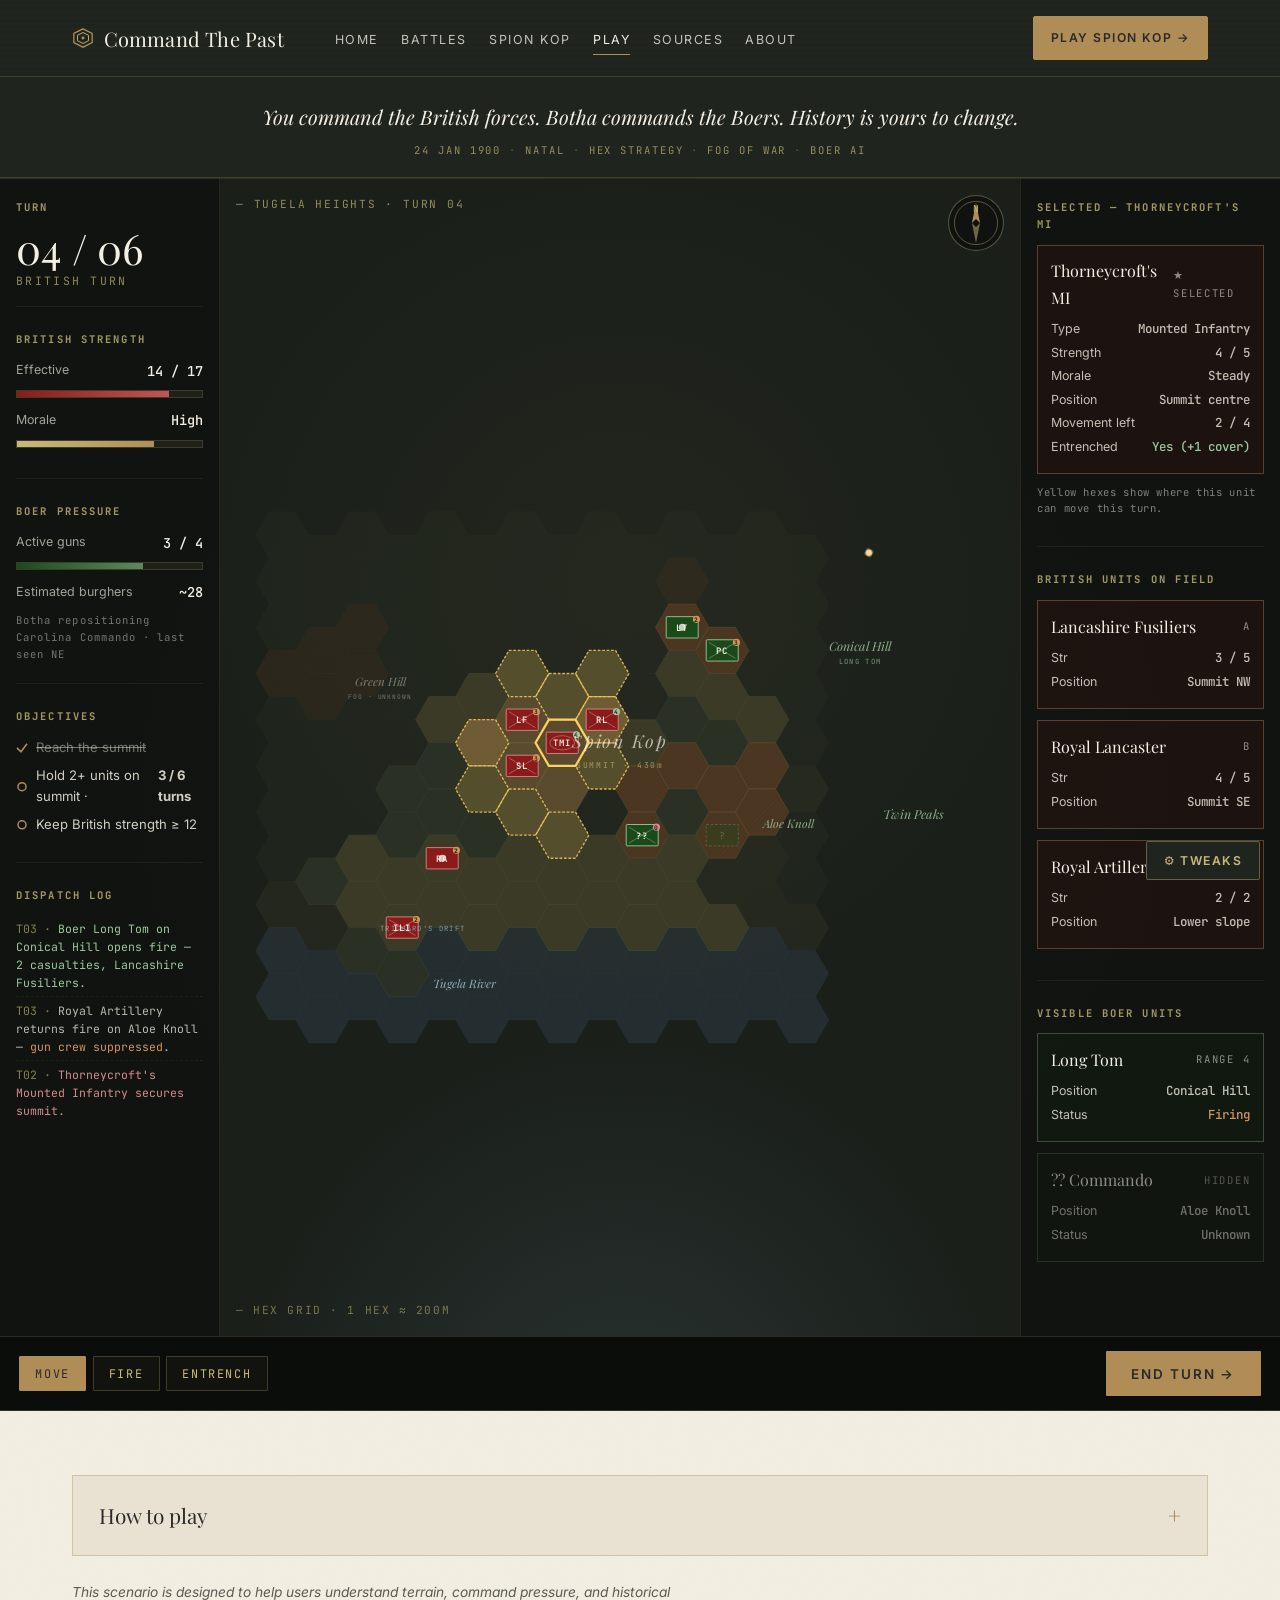
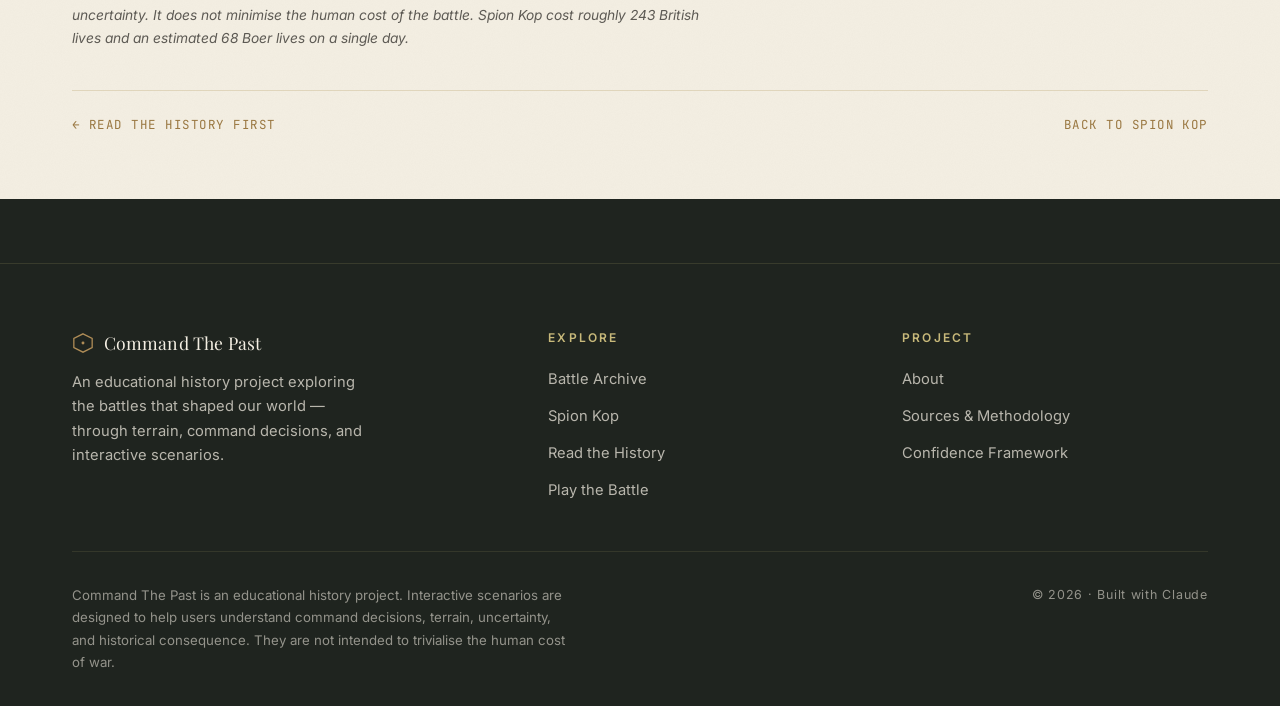
==== spion-kop-play.html @ 34109151 "Add files via upload" ====
<!DOCTYPE html>
<html lang="en">
<head>
<meta charset="utf-8" />
<meta name="viewport" content="width=device-width, initial-scale=1" />
<title>Play Spion Kop | Command The Past</title>
<meta name="description" content="Command the British forces at the Battle of Spion Kop. Hex strategy game with fog of war, artillery, and Boer AI. Can you hold the hill where history failed?" />
<link rel="preconnect" href="https://fonts.googleapis.com" />
<link rel="preconnect" href="https://fonts.gstatic.com" crossorigin />
<link href="https://fonts.googleapis.com/css2?family=Playfair+Display:ital,wght@0,400;0,500;0,700;1,400&family=Cormorant+Garamond:wght@400;500;600&family=Inter:wght@400;500;600&family=JetBrains+Mono:wght@400;500&display=swap" rel="stylesheet" />
<link rel="stylesheet" href="styles.css" />
<style>
  body { background: var(--command); color: var(--parchment); }
  body::before { display: none; }

  .mission-strip {
    background: var(--command);
    text-align: center;
    padding: 1.4rem var(--gutter) 1.1rem;
    border-bottom: 1px solid rgba(200,185,122,0.18);
  }
  .mission-strip p {
    font-family: var(--serif);
    font-size: clamp(1rem, 1.6vw, 1.25rem);
    color: var(--parchment);
    font-style: italic;
    margin: 0 0 0.6rem;
  }
  .mission-strip .chips {
    display: flex;
    gap: 0.5rem;
    justify-content: center;
    flex-wrap: wrap;
  }
  .mission-strip .chip {
    font-family: var(--mono);
    font-size: 0.66rem;
    letter-spacing: 0.18em;
    text-transform: uppercase;
    color: var(--gold-light);
    opacity: 0.7;
  }
  .mission-strip .chip + .chip::before { content: '·'; margin-right: 0.5rem; opacity: 0.5; }

  /* Game frame */
  .game-frame {
    background:
      radial-gradient(ellipse at center, rgba(176,141,87,0.04), transparent 70%),
      #181c18;
    border-top: 1px solid rgba(200,185,122,0.12);
    border-bottom: 1px solid rgba(200,185,122,0.12);
    padding: 0;
    min-height: calc(100vh - 200px);
    position: relative;
    overflow: hidden;
  }

  .game-layout {
    display: grid;
    grid-template-columns: 220px 1fr 260px;
    gap: 0;
    height: 100%;
    min-height: 720px;
  }

  /* Left sidebar */
  .panel-left, .panel-right {
    background: rgba(8,10,8,0.5);
    border-right: 1px solid rgba(200,185,122,0.12);
    padding: 1.2rem 1rem;
    overflow-y: auto;
  }
  .panel-right { border-right: 0; border-left: 1px solid rgba(200,185,122,0.12); }

  .panel-section {
    margin-bottom: 1.5rem;
    padding-bottom: 1.2rem;
    border-bottom: 1px solid rgba(200,185,122,0.08);
  }
  .panel-section:last-child { border-bottom: 0; }
  .panel-section h6 {
    font-family: var(--mono);
    font-size: 0.66rem;
    letter-spacing: 0.2em;
    text-transform: uppercase;
    color: var(--gold-light);
    margin: 0 0 0.7rem;
    opacity: 0.8;
  }

  .turn-counter {
    font-family: var(--serif);
    font-size: 2.6rem;
    line-height: 1;
    color: var(--parchment);
  }
  .turn-counter small {
    font-family: var(--mono);
    font-size: 0.72rem;
    letter-spacing: 0.2em;
    text-transform: uppercase;
    color: var(--gold-light);
    display: block;
    opacity: 0.7;
    margin-top: 0.4rem;
  }

  .stat-row {
    display: flex;
    justify-content: space-between;
    align-items: center;
    margin-bottom: 0.5rem;
    font-size: 0.85rem;
  }
  .stat-row .label { color: rgba(244,239,227,0.65); font-size: 0.78rem; }
  .stat-row .val { font-family: var(--mono); font-weight: 500; }

  .meter {
    height: 8px;
    background: rgba(200,185,122,0.08);
    border: 1px solid rgba(200,185,122,0.18);
    margin: 0.3rem 0 0.7rem;
    position: relative;
  }
  .meter-fill { height: 100%; background: linear-gradient(to right, #c8b97a, #b08d57); }
  .meter.brit .meter-fill { background: linear-gradient(to right, #8b1a1a, #c25555); }
  .meter.boer .meter-fill { background: linear-gradient(to right, #1a4a1a, #5e8a5e); }

  .objective-line {
    display: flex;
    gap: 0.5rem;
    font-size: 0.82rem;
    margin-bottom: 0.4rem;
    color: rgba(244,239,227,0.85);
  }
  .objective-line .ico { color: var(--brass); width: 12px; flex-shrink: 0; }
  .objective-line.done { color: rgba(244,239,227,0.45); text-decoration: line-through; }

  /* Log */
  .log {
    font-family: var(--mono);
    font-size: 0.72rem;
    line-height: 1.55;
    color: rgba(244,239,227,0.75);
    max-height: 200px;
    overflow-y: auto;
  }
  .log .entry { padding: 0.3rem 0; border-bottom: 1px dashed rgba(200,185,122,0.08); }
  .log .turn-stamp { color: var(--gold-light); opacity: 0.65; }
  .log .crit { color: #d4955a; }
  .log .brit { color: #d68a8a; }
  .log .boer { color: #9ec79e; }

  /* Battle canvas */
  .battlefield {
    position: relative;
    overflow: hidden;
    background:
      radial-gradient(ellipse 80% 60% at 50% 110%, rgba(111,138,154,0.18), transparent 60%),
      radial-gradient(circle at 50% 35%, rgba(176,141,87,0.06), transparent 50%),
      #1a1f1a;
  }
  .battlefield svg {
    width: 100%;
    height: 100%;
    display: block;
  }

  .battlefield-overlay {
    position: absolute;
    pointer-events: none;
  }
  .battlefield-overlay.top-left {
    top: 1rem; left: 1rem;
    font-family: var(--mono);
    font-size: 0.7rem;
    letter-spacing: 0.16em;
    text-transform: uppercase;
    color: var(--gold-light);
    opacity: 0.7;
  }
  .battlefield-overlay.top-right {
    top: 1rem; right: 1rem;
    display: flex;
    flex-direction: column;
    align-items: flex-end;
    gap: 0.3rem;
  }
  .battlefield-overlay .compass {
    width: 56px; height: 56px;
    border-radius: 50%;
    border: 1px solid rgba(200,185,122,0.4);
    display: flex; align-items: center; justify-content: center;
    background: rgba(0,0,0,0.4);
  }
  .battlefield-overlay.bottom-left {
    bottom: 1rem; left: 1rem;
    font-family: var(--mono);
    font-size: 0.7rem;
    color: rgba(200,185,122,0.55);
    letter-spacing: 0.14em;
    text-transform: uppercase;
  }

  /* Bottom command bar */
  .command-bar {
    background: rgba(0,0,0,0.55);
    border-top: 1px solid rgba(200,185,122,0.18);
    padding: 0.9rem 1.2rem;
    display: flex;
    align-items: center;
    gap: 1.2rem;
    flex-wrap: wrap;
  }
  .mode-tabs { display: flex; gap: 0.4rem; }
  .mode-tab {
    background: rgba(200,185,122,0.04);
    border: 1px solid rgba(200,185,122,0.25);
    color: var(--gold-light);
    padding: 0.55rem 0.95rem;
    font-family: var(--mono);
    font-size: 0.74rem;
    letter-spacing: 0.14em;
    text-transform: uppercase;
    cursor: pointer;
    border-radius: 1px;
  }
  .mode-tab.active {
    background: var(--brass);
    color: var(--ink);
    border-color: var(--brass);
  }
  .end-turn-btn {
    margin-left: auto;
    background: var(--brass);
    color: var(--ink);
    border: 0;
    padding: 0.9rem 1.6rem;
    font-family: var(--sans);
    font-weight: 600;
    font-size: 0.84rem;
    letter-spacing: 0.14em;
    text-transform: uppercase;
    cursor: pointer;
    border-radius: 1px;
  }

  /* Unit detail card */
  .unit-card {
    padding: 0.8rem;
    background: rgba(139,26,26,0.1);
    border: 1px solid rgba(212,149,106,0.35);
    margin-bottom: 0.7rem;
  }
  .unit-card.boer { background: rgba(26,74,26,0.1); border-color: rgba(158,199,158,0.3); }
  .unit-card .ut { display: flex; justify-content: space-between; align-items: center; margin-bottom: 0.5rem; }
  .unit-card .name { font-family: var(--serif); font-size: 1rem; }
  .unit-card .tag { font-family: var(--mono); font-size: 0.66rem; letter-spacing: 0.16em; text-transform: uppercase; color: rgba(244,239,227,0.55); }
  .unit-card .row { display: flex; justify-content: space-between; font-size: 0.78rem; margin: 0.18rem 0; color: rgba(244,239,227,0.78); }
  .unit-card .row .v { font-family: var(--mono); font-weight: 500; }

  /* Below game */
  .below-game {
    background: var(--parchment);
    color: var(--ink);
    padding: 4rem 0;
  }
  .below-game::before {
    content: '';
    position: absolute;
    inset: 0;
    pointer-events: none;
    z-index: 0;
    opacity: 0.35;
    background-image: url("data:image/svg+xml;utf8,<svg xmlns='http://www.w3.org/2000/svg' width='180' height='180'><filter id='n'><feTurbulence type='fractalNoise' baseFrequency='0.9' numOctaves='2' stitchTiles='stitch'/><feColorMatrix values='0 0 0 0 0.17  0 0 0 0 0.16  0 0 0 0 0.15  0 0 0 0.08 0'/></filter><rect width='100%' height='100%' filter='url(%23n)'/></svg>");
    mix-blend-mode: multiply;
  }
  .below-game .container { position: relative; z-index: 1; }

  .accordion {
    border: 1px solid rgba(139,105,20,0.25);
    background: var(--paper);
  }
  .accordion summary {
    cursor: pointer;
    list-style: none;
    padding: 1.3rem 1.6rem;
    font-family: var(--serif);
    font-size: 1.3rem;
    display: flex;
    justify-content: space-between;
    align-items: center;
  }
  .accordion summary::-webkit-details-marker { display: none; }
  .accordion summary::after { content: '+'; font-size: 1.4rem; color: var(--brass-deep); }
  .accordion[open] summary::after { content: '–'; }
  .accordion .acc-body { padding: 0 1.6rem 1.6rem; }
  .accordion ol { padding-left: 1.4rem; line-height: 1.7; }
  .accordion ol li { margin-bottom: 0.4rem; }
  .accordion .note {
    margin-top: 1.2rem;
    padding: 0.9rem 1.1rem;
    background: rgba(139,105,20,0.07);
    border-left: 3px solid var(--brass);
    font-size: 0.92rem;
    color: var(--muted);
    line-height: 1.6;
  }

  .ethical {
    margin-top: 1.6rem;
    font-size: 0.86rem;
    font-style: italic;
    color: var(--muted);
    max-width: 70ch;
  }

  /* Nav back */
  .nav-row {
    display: flex;
    justify-content: space-between;
    align-items: center;
    margin-top: 2.5rem;
    padding-top: 1.5rem;
    border-top: 1px solid rgba(139,105,20,0.18);
    font-family: var(--mono);
    font-size: 0.78rem;
    letter-spacing: 0.12em;
    text-transform: uppercase;
  }
  .nav-row a { color: var(--brass-deep); text-decoration: none; }
  .nav-row a:hover { color: var(--ink); text-decoration: underline; text-underline-offset: 4px; }

  @media (max-width: 1100px) {
    .game-layout { grid-template-columns: 1fr; }
    .panel-left, .panel-right { display: none; }
  }

  /* Shell animation */
  @keyframes shellArc {
    0% { offset-distance: 0%; opacity: 0; }
    10% { opacity: 1; }
    90% { opacity: 1; }
    100% { offset-distance: 100%; opacity: 0; }
  }
  .shell {
    offset-path: path('M 730 70 Q 540 -30 380 280');
    animation: shellArc 2.5s ease-in infinite;
  }
  .shell.delay { animation-delay: 1.2s; }
  @keyframes flash {
    0%, 100% { opacity: 0; }
    5%, 15% { opacity: 1; }
  }
  .muzzle-flash { animation: flash 2.5s linear infinite; transform-origin: center; }
  .muzzle-flash.delay { animation-delay: 1.2s; }

  @keyframes pulse {
    0%, 100% { opacity: 0.4; }
    50% { opacity: 0.85; }
  }
  .selected-pulse { animation: pulse 1.8s ease-in-out infinite; }
</style>
</head>
<body data-screen-label="05 Spion Kop Play">

<div id="site-header"></div>

<!-- Mission strip -->
<div class="mission-strip">
  <p>You command the British forces. Botha commands the Boers. History is yours to change.</p>
  <div class="chips">
    <span class="chip">24 Jan 1900</span>
    <span class="chip">Natal</span>
    <span class="chip">Hex strategy</span>
    <span class="chip">Fog of war</span>
    <span class="chip">Boer AI</span>
  </div>
</div>

<!-- Game frame -->
<section class="game-frame">
  <div class="game-layout">

    <!-- Left panel -->
    <aside class="panel-left">
      <div class="panel-section">
        <h6>Turn</h6>
        <div class="turn-counter">04 / 06<small>British turn</small></div>
      </div>

      <div class="panel-section">
        <h6>British strength</h6>
        <div class="stat-row"><span class="label">Effective</span><span class="val">14 / 17</span></div>
        <div class="meter brit"><div class="meter-fill" style="width:82%"></div></div>
        <div class="stat-row"><span class="label">Morale</span><span class="val">High</span></div>
        <div class="meter"><div class="meter-fill" style="width:74%"></div></div>
      </div>

      <div class="panel-section">
        <h6>Boer pressure</h6>
        <div class="stat-row"><span class="label">Active guns</span><span class="val">3 / 4</span></div>
        <div class="meter boer"><div class="meter-fill" style="width:68%"></div></div>
        <div class="stat-row"><span class="label">Estimated burghers</span><span class="val">~28</span></div>
        <p style="font-family:var(--mono);font-size:0.66rem;letter-spacing:0.1em;color:rgba(244,239,227,0.45);margin:0.5rem 0 0;">Botha repositioning Carolina Commando · last seen NE</p>
      </div>

      <div class="panel-section">
        <h6>Objectives</h6>
        <div class="objective-line done">
          <svg class="ico" viewBox="0 0 12 12"><path d="M1 6 L5 10 L11 2" fill="none" stroke="currentColor" stroke-width="1.6"/></svg>
          Reach the summit
        </div>
        <div class="objective-line">
          <svg class="ico" viewBox="0 0 12 12"><circle cx="6" cy="6" r="4" fill="none" stroke="currentColor" stroke-width="1.5"/></svg>
          Hold 2+ units on summit · <strong>3 / 6 turns</strong>
        </div>
        <div class="objective-line">
          <svg class="ico" viewBox="0 0 12 12"><circle cx="6" cy="6" r="4" fill="none" stroke="currentColor" stroke-width="1.5"/></svg>
          Keep British strength ≥ 12
        </div>
      </div>

      <div class="panel-section" style="border-bottom:0;">
        <h6>Dispatch log</h6>
        <div class="log">
          <div class="entry"><span class="turn-stamp">T03 ·</span> <span class="boer">Boer Long Tom on Conical Hill opens fire — 2 casualties, Lancashire Fusiliers.</span></div>
          <div class="entry"><span class="turn-stamp">T03 ·</span> Royal Artillery returns fire on Aloe Knoll — <span class="crit">gun crew suppressed</span>.</div>
          <div class="entry"><span class="turn-stamp">T02 ·</span> <span class="brit">Thorneycroft's Mounted Infantry secures summit.</span></div>
          <div class="entry"><span class="turn-stamp">T02 ·</span> <span class="boer">Carolina Commando withdraws from Twin Peaks crest.</span></div>
          <div class="entry"><span class="turn-stamp">T01 ·</span> <span class="brit">Night climb complete · 1,700 effectives.</span></div>
          <div class="entry"><span class="turn-stamp">T01 ·</span> <span class="crit">Visibility limited by mist (range 2).</span></div>
        </div>
      </div>
    </aside>

    <!-- Battlefield -->
    <div class="battlefield">
      <div class="battlefield-overlay top-left">— Tugela Heights · Turn 04</div>
      <div class="battlefield-overlay top-right">
        <div class="compass">
          <svg viewBox="0 0 40 40" width="34" height="34">
            <circle cx="20" cy="20" r="16" fill="none" stroke="#c8b97a" stroke-width="0.6" opacity="0.5"/>
            <polygon points="20,5 23,20 20,17 17,20" fill="#b08d57"/>
            <polygon points="20,35 17,20 20,23 23,20" fill="#c8b97a" opacity="0.5"/>
            <text x="20" y="12" text-anchor="middle" font-family="JetBrains Mono, monospace" font-size="7" fill="#c8b97a">N</text>
          </svg>
        </div>
      </div>
      <div class="battlefield-overlay bottom-left">— Hex grid · 1 hex ≈ 200m</div>

      <svg id="hex-svg" viewBox="0 0 900 600" preserveAspectRatio="xMidYMid meet" aria-label="Battlefield hex grid">
        <defs>
          <!-- Fog gradient -->
          <radialGradient id="fogGrad" cx="50%" cy="50%" r="50%">
            <stop offset="0%" stop-color="rgba(0,0,0,0)"/>
            <stop offset="100%" stop-color="rgba(0,0,0,0.7)"/>
          </radialGradient>
          <pattern id="hexHatch" patternUnits="userSpaceOnUse" width="4" height="4" patternTransform="rotate(45)">
            <line x1="0" y1="0" x2="0" y2="4" stroke="#c8b97a" stroke-width="0.3" opacity="0.25"/>
          </pattern>
          <filter id="glow">
            <feGaussianBlur stdDeviation="2" result="blur"/>
            <feMerge><feMergeNode in="blur"/><feMergeNode in="SourceGraphic"/></feMerge>
          </filter>
        </defs>

        <!-- Hex grid will be injected here -->
        <g id="hex-layer"></g>
        <g id="effects-layer"></g>
        <g id="units-layer"></g>

        <!-- Region labels (drawn after hexes) -->
        <g id="labels-layer">
          <text x="450" y="290" text-anchor="middle" font-family="Playfair Display" font-size="20" fill="#f4efe3" opacity="0.7" font-style="italic" letter-spacing="2">Spion Kop</text>
          <text x="450" y="312" text-anchor="middle" font-family="JetBrains Mono, monospace" font-size="9" fill="#c8b97a" letter-spacing="2" opacity="0.7">SUMMIT · 430m</text>

          <text x="720" y="180" text-anchor="middle" font-family="Playfair Display" font-size="14" fill="#9ec79e" opacity="0.85" font-style="italic">Conical Hill</text>
          <text x="720" y="195" text-anchor="middle" font-family="JetBrains Mono, monospace" font-size="8" fill="#9ec79e" letter-spacing="1.5" opacity="0.7">LONG TOM</text>

          <text x="780" y="370" text-anchor="middle" font-family="Playfair Display" font-size="14" fill="#9ec79e" opacity="0.85" font-style="italic">Twin Peaks</text>

          <text x="640" y="380" text-anchor="middle" font-family="Playfair Display" font-size="13" fill="#9ec79e" opacity="0.85" font-style="italic">Aloe Knoll</text>

          <text x="180" y="220" text-anchor="middle" font-family="Playfair Display" font-size="13" fill="rgba(244,239,227,0.5)" opacity="0.85" font-style="italic">Green Hill</text>
          <text x="180" y="234" text-anchor="middle" font-family="JetBrains Mono, monospace" font-size="7" fill="rgba(244,239,227,0.4)" letter-spacing="1">FOG · UNKNOWN</text>

          <text x="240" y="560" font-family="Playfair Display" font-size="13" fill="#a3c4d4" opacity="0.85" font-style="italic">Tugela River</text>
          <text x="180" y="495" font-family="JetBrains Mono, monospace" font-size="8" fill="#a3c4d4" letter-spacing="1.5" opacity="0.7">TRICHARD'S DRIFT</text>
        </g>

        <!-- Shell trajectory (animated) -->
        <g id="effects">
          <!-- Muzzle flash on Conical -->
          <circle cx="730" cy="170" r="8" fill="#ffd99a" opacity="0" class="muzzle-flash"/>
          <circle cx="730" cy="170" r="14" fill="#ff7a3d" opacity="0" class="muzzle-flash"/>
          <!-- Shell -->
          <circle r="3" fill="#ffd99a" class="shell" filter="url(#glow)"/>
          <circle r="3" fill="#ffd99a" class="shell delay" filter="url(#glow)"/>
        </g>
      </svg>
    </div>

    <!-- Right panel -->
    <aside class="panel-right">
      <div class="panel-section">
        <h6>Selected — Thorneycroft's MI</h6>
        <div class="unit-card">
          <div class="ut">
            <span class="name">Thorneycroft's MI</span>
            <span class="tag">★ Selected</span>
          </div>
          <div class="row"><span>Type</span><span class="v">Mounted Infantry</span></div>
          <div class="row"><span>Strength</span><span class="v">4 / 5</span></div>
          <div class="row"><span>Morale</span><span class="v">Steady</span></div>
          <div class="row"><span>Position</span><span class="v">Summit centre</span></div>
          <div class="row"><span>Movement left</span><span class="v">2 / 4</span></div>
          <div class="row"><span>Entrenched</span><span class="v" style="color:#9ec79e;">Yes (+1 cover)</span></div>
        </div>
        <p style="font-family:var(--mono);font-size:0.66rem;color:rgba(244,239,227,0.5);line-height:1.5;letter-spacing:0.06em;">Yellow hexes show where this unit can move this turn.</p>
      </div>

      <div class="panel-section">
        <h6>British units on field</h6>
        <div class="unit-card">
          <div class="ut"><span class="name">Lancashire Fusiliers</span><span class="tag">A</span></div>
          <div class="row"><span>Str</span><span class="v">3 / 5</span></div>
          <div class="row"><span>Position</span><span class="v">Summit NW</span></div>
        </div>
        <div class="unit-card">
          <div class="ut"><span class="name">Royal Lancaster</span><span class="tag">B</span></div>
          <div class="row"><span>Str</span><span class="v">4 / 5</span></div>
          <div class="row"><span>Position</span><span class="v">Summit SE</span></div>
        </div>
        <div class="unit-card">
          <div class="ut"><span class="name">Royal Artillery</span><span class="tag">RA · Range 3</span></div>
          <div class="row"><span>Str</span><span class="v">2 / 2</span></div>
          <div class="row"><span>Position</span><span class="v">Lower slope</span></div>
        </div>
      </div>

      <div class="panel-section" style="border-bottom:0;">
        <h6>Visible Boer units</h6>
        <div class="unit-card boer">
          <div class="ut"><span class="name">Long Tom</span><span class="tag">Range 4</span></div>
          <div class="row"><span>Position</span><span class="v">Conical Hill</span></div>
          <div class="row"><span>Status</span><span class="v" style="color:#d4955a;">Firing</span></div>
        </div>
        <div class="unit-card boer" style="opacity:0.55;">
          <div class="ut"><span class="name">?? Commando</span><span class="tag">Hidden</span></div>
          <div class="row"><span>Position</span><span class="v">Aloe Knoll</span></div>
          <div class="row"><span>Status</span><span class="v">Unknown</span></div>
        </div>
      </div>
    </aside>
  </div>

  <!-- Command bar -->
  <div class="command-bar">
    <div class="mode-tabs">
      <button class="mode-tab active">Move</button>
      <button class="mode-tab">Fire</button>
      <button class="mode-tab">Entrench</button>
    </div>
    <button class="end-turn-btn">End Turn →</button>
  </div>
</section>

<!-- Below game -->
<div class="below-game">
  <div class="container">
    <details class="accordion">
      <summary>How to play</summary>
      <div class="acc-body">
        <ol>
          <li>Select a British unit (red) by clicking it — yellow border shows it is selected.</li>
          <li>Yellow highlighted hexes show where it can move. Click a hex to move there.</li>
          <li>Select your Royal Artillery unit and switch to <strong>Fire</strong> mode to bombard visible Boer positions.</li>
          <li>Click <strong>End Turn</strong> to let Botha respond — watch his commandos reposition and his guns open up.</li>
          <li>Hold 2 or more units on the Spion Kop summit for 6 consecutive turns to win. Don't let British strength fall below 12.</li>
        </ol>
        <div class="note">
          The game includes fog of war — you can only see what your units can see. Units on high ground see further. The Boer Long Tom on Conical Hill has range 4. Use your artillery early.
        </div>
      </div>
    </details>

    <p class="ethical">
      This scenario is designed to help users understand terrain, command pressure, and historical uncertainty. It does not minimise the human cost of the battle. Spion Kop cost roughly 243 British lives and an estimated 68 Boer lives on a single day.
    </p>

    <div class="nav-row">
      <a href="spion-kop-learn.html">← Read the history first</a>
      <a href="spion-kop.html">Back to Spion Kop</a>
    </div>
  </div>
</div>

<div id="site-footer"></div>

<script src="partials.js"></script>
<script>
/* Generate hex grid */
(function () {
  const svg = document.getElementById('hex-svg');
  const hexLayer = document.getElementById('hex-layer');
  const unitsLayer = document.getElementById('units-layer');
  const effectsLayer = document.getElementById('effects-layer');

  const HEX_SIZE = 30;
  const COLS = 14;
  const ROWS = 11;

  // Flat-top hex math
  const hexWidth = HEX_SIZE * 2;
  const hexHeight = Math.sqrt(3) * HEX_SIZE;
  const colSpacing = hexWidth * 0.75;
  const rowSpacing = hexHeight;
  const offsetX = 70;
  const offsetY = 50;

  function hexPath(cx, cy) {
    let d = '';
    for (let i = 0; i < 6; i++) {
      const angle = (Math.PI / 3) * i;
      const x = cx + HEX_SIZE * Math.cos(angle);
      const y = cy + HEX_SIZE * Math.sin(angle);
      d += (i === 0 ? 'M' : 'L') + x.toFixed(2) + ',' + y.toFixed(2);
    }
    return d + 'Z';
  }
  function hexCenter(col, row) {
    const x = offsetX + col * colSpacing;
    const y = offsetY + row * rowSpacing + (col % 2 ? rowSpacing / 2 : 0);
    return { x, y };
  }

  // Terrain map — col,row → terrain code
  // Codes: 0 veld (default), 1 slope, 2 summit, 3 kopje, 4 river, 5 fog-hidden
  // Layout sketch (approx — bottom = south = British origin):
  //  - Tugela river: row 9-10 across
  //  - Trichard's Drift: col 2-3, row 9
  //  - Spion Kop summit cluster: cols 6-8, rows 4-5
  //  - Aloe Knoll: cols 9-10, row 6 (high)
  //  - Conical Hill: cols 10-11, row 2 (highest, holds Long Tom)
  //  - Twin Peaks: cols 11-12, row 5-6
  //  - Green Hill: cols 1-3, rows 2-4 (fog)

  const terrain = {};
  function set(col, row, t) { terrain[col + ',' + row] = t; }

  // River south
  for (let c = 0; c < COLS; c++) {
    set(c, 10, 4);
    if (c !== 2 && c !== 3) set(c, 9, 4);
  }
  // Lower slopes
  for (let c = 0; c < COLS; c++) {
    set(c, 8, 1);
    if (c > 1 && c < COLS - 1) set(c, 7, 1);
  }
  // Spion Kop summit
  [[5,4],[6,4],[7,4],[8,4],[6,5],[7,5]].forEach(([c,r]) => set(c, r, 2));
  // Summit slope ring
  [[4,4],[5,3],[6,3],[7,3],[8,3],[9,4],[5,5],[8,5],[6,6],[7,6]].forEach(([c,r]) => set(c, r, 1));

  // Aloe Knoll
  [[9,5],[10,5],[9,6]].forEach(([c,r]) => set(c, r, 3));
  // Conical Hill
  [[10,2],[11,2],[10,1]].forEach(([c,r]) => set(c, r, 3));
  set(10, 3, 1); set(11, 3, 1);
  // Twin Peaks
  [[11,5],[12,5],[12,6],[11,6]].forEach(([c,r]) => set(c, r, 3));
  set(12, 4, 1); set(13, 5, 1);

  // Green Hill / Tabanyama (NW, foggy)
  [[1,2],[2,2],[1,3],[2,3],[0,3]].forEach(([c,r]) => set(c, r, 3));

  // Visibility — hexes outside British line of sight are "fogged"
  // Visible cluster: around British units (summit + lower slopes + Conical/Aloe partly)
  const visible = new Set();
  const visiblePoints = [
    [5,4],[6,4],[7,4],[8,4],[6,5],[7,5],[4,4],[5,3],[6,3],[7,3],[8,3],[9,4],[5,5],[8,5],[6,6],[7,6],
    [9,5],[10,5],[9,6],[10,4],[10,2],[11,2],[10,3],[11,3], // Conical visible due to firing
    [11,5],[12,5],[11,6],[12,6], // Twin Peaks partially
    [2,8],[3,8],[4,8],[5,8],[6,8],[7,8],[8,8],[9,8],[10,8],[11,8],
    [3,7],[4,7],[5,7],[6,7],[7,7],[8,7],[9,7],[10,7],
    [2,9],[3,9],[2,7],[1,7],
    [4,5],[3,5],[3,6],[4,6],[5,6],[9,7],[10,6],[11,4],[12,4]
  ];
  visiblePoints.forEach(([c,r]) => visible.add(c + ',' + r));

  // Build hexes
  for (let r = 0; r < ROWS; r++) {
    for (let c = 0; c < COLS; c++) {
      const { x, y } = hexCenter(c, r);
      if (x < -HEX_SIZE || x > 900 + HEX_SIZE || y < -HEX_SIZE || y > 600 + HEX_SIZE) continue;
      const t = terrain[c + ',' + r] !== undefined ? terrain[c + ',' + r] : 0;
      const isVisible = visible.has(c + ',' + r);

      const fills = {
        0: '#2a3024',  // veld
        1: '#3a3a26',  // slope
        2: '#5a4a2d',  // summit
        3: '#4a3520',  // kopje
        4: '#3a4f5e',  // river
      };
      const strokes = {
        0: '#3a4030', 1: '#4a4a36', 2: '#7a6a4d', 3: '#6a5530', 4: '#5a6f7e'
      };

      let fill = fills[t];
      let stroke = strokes[t];
      let opacity = isVisible ? 1 : 0.32;
      let strokeOpacity = isVisible ? 0.65 : 0.25;

      const hex = document.createElementNS('http://www.w3.org/2000/svg', 'path');
      hex.setAttribute('d', hexPath(x, y));
      hex.setAttribute('fill', fill);
      hex.setAttribute('stroke', stroke);
      hex.setAttribute('stroke-width', '0.8');
      hex.setAttribute('opacity', opacity);
      hex.setAttribute('stroke-opacity', strokeOpacity);
      hexLayer.appendChild(hex);

      // Texture overlay for summit / kopje
      if (t === 2 || t === 3) {
        const overlay = document.createElementNS('http://www.w3.org/2000/svg', 'path');
        overlay.setAttribute('d', hexPath(x, y));
        overlay.setAttribute('fill', 'url(#hexHatch)');
        overlay.setAttribute('opacity', isVisible ? 0.55 : 0.2);
        hexLayer.appendChild(overlay);
      }
    }
  }

  // Mark selected hex + movement range
  function highlight(col, row, color, opacity, dashed) {
    const { x, y } = hexCenter(col, row);
    const hex = document.createElementNS('http://www.w3.org/2000/svg', 'path');
    hex.setAttribute('d', hexPath(x, y));
    hex.setAttribute('fill', color);
    hex.setAttribute('fill-opacity', opacity);
    hex.setAttribute('stroke', '#ffd060');
    hex.setAttribute('stroke-width', '1.5');
    hex.setAttribute('stroke-opacity', 0.8);
    if (dashed) hex.setAttribute('stroke-dasharray', '3 2');
    effectsLayer.appendChild(hex);
  }
  // Movement range for selected unit (Thorneycroft on summit centre)
  [[5,4],[5,5],[6,3],[7,3],[8,3],[6,6],[7,6],[8,4],[8,5]].forEach(([c,r]) => {
    highlight(c, r, '#ffd060', 0.13, true);
  });
  // Selected hex
  const { x: sx, y: sy } = hexCenter(7, 4);
  const sel = document.createElementNS('http://www.w3.org/2000/svg', 'path');
  sel.setAttribute('d', hexPath(sx, sy));
  sel.setAttribute('fill', 'none');
  sel.setAttribute('stroke', '#ffd060');
  sel.setAttribute('stroke-width', '2.5');
  sel.setAttribute('class', 'selected-pulse');
  effectsLayer.appendChild(sel);

  // Place units
  function unit(col, row, side, label, strength, sub) {
    const { x, y } = hexCenter(col, row);
    const g = document.createElementNS('http://www.w3.org/2000/svg', 'g');
    g.setAttribute('transform', `translate(${x},${y})`);

    // NATO-style counter
    const w = 36, h = 24;
    const bg = document.createElementNS('http://www.w3.org/2000/svg', 'rect');
    bg.setAttribute('x', -w/2); bg.setAttribute('y', -h/2);
    bg.setAttribute('width', w); bg.setAttribute('height', h);
    bg.setAttribute('fill', side === 'british' ? '#8b1a1a' : '#1a4a1a');
    bg.setAttribute('stroke', side === 'british' ? '#d68a8a' : '#9ec79e');
    bg.setAttribute('stroke-width', '1');
    bg.setAttribute('rx', '1');
    g.appendChild(bg);

    // Inner detail (infantry X or artillery dot)
    if (sub === 'inf') {
      const x1 = document.createElementNS('http://www.w3.org/2000/svg', 'line');
      x1.setAttribute('x1', -w/2 + 3); x1.setAttribute('y1', -h/2 + 3);
      x1.setAttribute('x2', w/2 - 3); x1.setAttribute('y2', h/2 - 3);
      x1.setAttribute('stroke', '#f4efe3'); x1.setAttribute('stroke-width', '0.7'); x1.setAttribute('opacity', '0.5');
      g.appendChild(x1);
      const x2 = document.createElementNS('http://www.w3.org/2000/svg', 'line');
      x2.setAttribute('x1', w/2 - 3); x2.setAttribute('y1', -h/2 + 3);
      x2.setAttribute('x2', -w/2 + 3); x2.setAttribute('y2', h/2 - 3);
      x2.setAttribute('stroke', '#f4efe3'); x2.setAttribute('stroke-width', '0.7'); x2.setAttribute('opacity', '0.5');
      g.appendChild(x2);
    } else if (sub === 'cav') {
      const oval = document.createElementNS('http://www.w3.org/2000/svg', 'ellipse');
      oval.setAttribute('cx', 0); oval.setAttribute('cy', 0);
      oval.setAttribute('rx', w/2 - 4); oval.setAttribute('ry', h/2 - 4);
      oval.setAttribute('fill', 'none'); oval.setAttribute('stroke', '#f4efe3');
      oval.setAttribute('stroke-width', '0.7'); oval.setAttribute('opacity', '0.5');
      g.appendChild(oval);
    } else if (sub === 'art') {
      const dot = document.createElementNS('http://www.w3.org/2000/svg', 'circle');
      dot.setAttribute('r', 4); dot.setAttribute('fill', '#f4efe3'); dot.setAttribute('opacity', '0.8');
      g.appendChild(dot);
    }

    const txt = document.createElementNS('http://www.w3.org/2000/svg', 'text');
    txt.setAttribute('y', 4);
    txt.setAttribute('text-anchor', 'middle');
    txt.setAttribute('font-family', 'JetBrains Mono, monospace');
    txt.setAttribute('font-size', '10');
    txt.setAttribute('font-weight', '600');
    txt.setAttribute('fill', '#f4efe3');
    txt.setAttribute('letter-spacing', '1');
    txt.textContent = label;
    g.appendChild(txt);

    // Strength pip
    const pip = document.createElementNS('http://www.w3.org/2000/svg', 'circle');
    pip.setAttribute('cx', w/2 - 2);
    pip.setAttribute('cy', -h/2 + 3);
    pip.setAttribute('r', 4);
    pip.setAttribute('fill', strength >= 4 ? '#9ec79e' : strength >= 2 ? '#d4955a' : '#d68a8a');
    g.appendChild(pip);
    const pipTxt = document.createElementNS('http://www.w3.org/2000/svg', 'text');
    pipTxt.setAttribute('x', w/2 - 2);
    pipTxt.setAttribute('y', -h/2 + 6);
    pipTxt.setAttribute('text-anchor', 'middle');
    pipTxt.setAttribute('font-family', 'JetBrains Mono, monospace');
    pipTxt.setAttribute('font-size', '7');
    pipTxt.setAttribute('font-weight', '700');
    pipTxt.setAttribute('fill', '#1a1f1a');
    pipTxt.textContent = strength;
    g.appendChild(pipTxt);

    unitsLayer.appendChild(g);
  }

  // British units
  unit(7, 4, 'british', 'TMI', 4, 'cav');     // Thorneycroft's Mounted Infantry (selected)
  unit(6, 4, 'british', 'LF',  3, 'inf');     // Lancashire Fusiliers
  unit(8, 4, 'british', 'RL',  4, 'inf');     // Royal Lancaster
  unit(6, 5, 'british', 'SL',  3, 'inf');     // South Lancashire
  unit(4, 7, 'british', 'RA',  2, 'art');     // Royal Artillery
  unit(3, 8, 'british', 'ILI', 2, 'inf');     // Imperial Light Infantry reserve

  // Boer units (visible only)
  unit(10, 2, 'boer', 'LT', 2, 'art');        // Long Tom
  unit(11, 2, 'boer', 'PC', 3, 'inf');        // Pretoria Commando
  unit(9, 6, 'boer', '??', 0, 'inf');         // Aloe Knoll (hidden / silhouette)

  // Hidden Boer silhouettes (Carolina commando rumored on Twin Peaks)
  const { x: ax, y: ay } = hexCenter(11, 6);
  const ghost = document.createElementNS('http://www.w3.org/2000/svg', 'g');
  ghost.setAttribute('transform', `translate(${ax},${ay})`);
  ghost.setAttribute('opacity', '0.35');
  const ghostBg = document.createElementNS('http://www.w3.org/2000/svg', 'rect');
  ghostBg.setAttribute('x', -18); ghostBg.setAttribute('y', -12);
  ghostBg.setAttribute('width', 36); ghostBg.setAttribute('height', 24);
  ghostBg.setAttribute('fill', '#1a4a1a');
  ghostBg.setAttribute('stroke', '#9ec79e');
  ghostBg.setAttribute('stroke-width', '0.8');
  ghostBg.setAttribute('stroke-dasharray', '3 2');
  ghost.appendChild(ghostBg);
  const ghostTxt = document.createElementNS('http://www.w3.org/2000/svg', 'text');
  ghostTxt.setAttribute('y', 4);
  ghostTxt.setAttribute('text-anchor', 'middle');
  ghostTxt.setAttribute('font-family', 'JetBrains Mono, monospace');
  ghostTxt.setAttribute('font-size', '11');
  ghostTxt.setAttribute('fill', '#9ec79e');
  ghostTxt.textContent = '?';
  ghost.appendChild(ghostTxt);
  unitsLayer.appendChild(ghost);
})();
</script>
</body>
</html>
---- styles.css ----
/* ============================================================
   Command The Past — design system
   Modern style, old at heart.
   ============================================================ */

:root {
  /* Colour tokens */
  --parchment: #f4efe3;
  --paper: #e9e2d2;
  --paper-deep: #ddd3bd;
  --ink: #2b2a28;
  --muted: #5d5a54;
  --muted-soft: #7a766d;
  --khaki: #a89a72;
  --olive: #5e6756;
  --oxblood: #6e3b36;
  --brass: #b08d57;
  --brass-deep: #9a7842;
  --command: #1f241f;
  --command-soft: #2a2f29;
  --gold: #8b6914;
  --gold-light: #c8b97a;
  --brit-red: #8b1a1a;
  --boer-green: #1a4a1a;

  /* Confidence chips */
  --c-verified: #4a6b3a;
  --c-probable: #a89a72;
  --c-contested: #b07a3a;
  --c-unknown: #8a8680;

  /* Type */
  --serif: 'Playfair Display', 'Cormorant Garamond', Georgia, serif;
  --sans: 'Inter', 'Source Sans 3', system-ui, sans-serif;
  --mono: 'JetBrains Mono', ui-monospace, Menlo, monospace;

  /* Density (tweakable) */
  --section-y: clamp(4.5rem, 8vw, 7rem);
  --container: 1200px;
  --gutter: clamp(1.25rem, 3vw, 2rem);
}

* { box-sizing: border-box; }

html { scroll-behavior: smooth; }

body {
  margin: 0;
  font-family: var(--sans);
  color: var(--ink);
  background: var(--parchment);
  line-height: 1.65;
  font-size: 17px;
  -webkit-font-smoothing: antialiased;
  text-rendering: optimizeLegibility;
}

/* Paper grain — subtle noise via SVG */
body::before {
  content: '';
  position: fixed;
  inset: 0;
  pointer-events: none;
  z-index: 1;
  opacity: 0.35;
  background-image: url("data:image/svg+xml;utf8,<svg xmlns='http://www.w3.org/2000/svg' width='180' height='180'><filter id='n'><feTurbulence type='fractalNoise' baseFrequency='0.9' numOctaves='2' stitchTiles='stitch'/><feColorMatrix values='0 0 0 0 0.17  0 0 0 0 0.16  0 0 0 0 0.15  0 0 0 0.08 0'/></filter><rect width='100%' height='100%' filter='url(%23n)'/></svg>");
  mix-blend-mode: multiply;
}

body > * { position: relative; z-index: 2; }

img { max-width: 100%; display: block; }

a { color: inherit; }

::selection { background: var(--brass); color: var(--parchment); }

/* ---------- Typography ---------- */
h1, h2, h3, h4 {
  font-family: var(--serif);
  font-weight: 500;
  line-height: 1.1;
  margin: 0 0 0.4em;
  text-wrap: balance;
  letter-spacing: -0.005em;
}

h1 { font-size: clamp(2.4rem, 5.5vw, 4.4rem); letter-spacing: -0.015em; }
h2 { font-size: clamp(1.8rem, 3.5vw, 2.6rem); letter-spacing: -0.01em; }
h3 { font-size: clamp(1.25rem, 2vw, 1.55rem); }
h4 { font-size: 1.05rem; font-family: var(--sans); font-weight: 600; letter-spacing: 0.02em; text-transform: uppercase; }

p { margin: 0 0 1em; text-wrap: pretty; }

.lede { font-size: clamp(1.05rem, 1.4vw, 1.2rem); color: var(--muted); line-height: 1.6; }

.eyebrow {
  display: inline-block;
  font-family: var(--sans);
  font-size: 0.72rem;
  font-weight: 600;
  letter-spacing: 0.22em;
  text-transform: uppercase;
  color: var(--brass-deep);
  margin-bottom: 1rem;
}

.command .eyebrow { color: var(--gold-light); }

/* ---------- Layout ---------- */
.container {
  max-width: var(--container);
  margin: 0 auto;
  padding: 0 var(--gutter);
}

.container-narrow {
  max-width: 760px;
  margin: 0 auto;
  padding: 0 var(--gutter);
}

section { padding: var(--section-y) 0; }

.section-divider {
  height: 1px;
  border: 0;
  background: linear-gradient(to right, transparent, var(--gold) 20%, var(--gold) 80%, transparent);
  opacity: 0.35;
  margin: 0;
}

/* ---------- Header ---------- */
.site-header {
  background: var(--command);
  color: var(--parchment);
  border-bottom: 1px solid rgba(200,185,122,0.18);
  position: sticky;
  top: 0;
  z-index: 50;
  backdrop-filter: blur(8px);
}

.site-header::after {
  content: '';
  position: absolute;
  inset: 0;
  pointer-events: none;
  opacity: 0.4;
  background: repeating-linear-gradient(
    180deg,
    transparent 0 5px,
    rgba(200,185,122,0.03) 5px 6px
  );
}

.nav {
  display: flex;
  align-items: center;
  gap: 2rem;
  padding: 1rem var(--gutter);
  max-width: var(--container);
  margin: 0 auto;
  position: relative;
  z-index: 1;
}

.wordmark {
  font-family: var(--serif);
  font-size: 1.25rem;
  letter-spacing: 0.01em;
  text-decoration: none;
  color: var(--parchment);
  display: flex;
  align-items: center;
  gap: 0.6rem;
  white-space: nowrap;
  flex-shrink: 0;
}

.wordmark .mark {
  width: 22px; height: 22px;
  display: inline-block;
}

.nav-links {
  display: flex;
  gap: 1.4rem;
  list-style: none;
  padding: 0;
  margin: 0 auto 0 1.2rem;
  flex-wrap: nowrap;
}

.nav-links a {
  font-size: 0.78rem;
  letter-spacing: 0.12em;
  text-transform: uppercase;
  color: rgba(244,239,227,0.78);
  text-decoration: none;
  transition: color 0.2s;
  position: relative;
  white-space: nowrap;
}

.nav-links a:hover, .nav-links a.active {
  color: var(--parchment);
}

.nav-links a.active::after {
  content: '';
  position: absolute;
  left: 0; right: 0; bottom: -8px;
  height: 1px;
  background: var(--brass);
}

.nav-cta { margin-left: auto; }

@media (max-width: 960px) {
  .nav-links { display: none; }
  .nav-cta { margin-left: auto; }
}

/* ---------- Buttons ---------- */
.btn {
  display: inline-flex;
  align-items: center;
  gap: 0.55rem;
  font-family: var(--sans);
  font-size: 0.84rem;
  font-weight: 600;
  letter-spacing: 0.12em;
  text-transform: uppercase;
  padding: 0.95rem 1.4rem;
  border-radius: 2px;
  border: 1px solid transparent;
  text-decoration: none;
  cursor: pointer;
  transition: transform 0.15s, background 0.2s, border-color 0.2s;
  white-space: nowrap;
}

.btn:hover { transform: translateY(-1px); }
.btn:active { transform: translateY(0); }

.btn-primary {
  background: var(--brass);
  color: var(--ink);
  border-color: var(--brass);
}
.btn-primary:hover { background: var(--brass-deep); border-color: var(--brass-deep); color: var(--parchment); }

.btn-secondary {
  background: transparent;
  color: var(--brass);
  border-color: var(--brass);
}
.btn-secondary:hover { background: rgba(176,141,87,0.12); }

.command .btn-secondary { color: var(--gold-light); border-color: var(--gold-light); }
.command .btn-secondary:hover { background: rgba(200,185,122,0.1); color: var(--parchment); }

.btn-ghost {
  color: var(--muted);
  padding: 0.4rem 0;
  border: 0;
}
.btn-ghost:hover { color: var(--ink); text-decoration: underline; text-underline-offset: 4px; }

.btn-sm { padding: 0.7rem 1.05rem; font-size: 0.76rem; }
.btn-lg { padding: 1.05rem 1.7rem; font-size: 0.88rem; }

.btn-row { display: flex; gap: 0.85rem; flex-wrap: wrap; }

/* ---------- Stamps / chips ---------- */
.stamp {
  display: inline-block;
  font-size: 0.7rem;
  font-weight: 600;
  letter-spacing: 0.16em;
  text-transform: uppercase;
  padding: 0.4rem 0.7rem;
  border: 1px solid currentColor;
  color: var(--muted);
  background: transparent;
  border-radius: 1px;
}
.stamp.command-stamp { color: var(--gold-light); border-color: rgba(200,185,122,0.55); }
.stamp.brit { color: var(--oxblood); border-color: rgba(110,59,54,0.5); }
.stamp.boer { color: var(--olive); border-color: rgba(94,103,86,0.55); }
.stamp.brass { color: var(--brass-deep); border-color: var(--brass); }
.stamp.tilt { transform: rotate(-1.5deg); }

.chip-row { display: flex; gap: 0.5rem; flex-wrap: wrap; }

/* ---------- Confidence badges ---------- */
.confidence {
  display: inline-flex;
  align-items: center;
  gap: 0.35rem;
  font-size: 0.7rem;
  font-weight: 600;
  letter-spacing: 0.14em;
  text-transform: uppercase;
  padding: 0.3rem 0.55rem;
  border-radius: 999px;
  background: rgba(0,0,0,0.04);
  color: var(--muted);
}
.confidence::before {
  content: '';
  width: 6px; height: 6px; border-radius: 50%;
  background: currentColor;
}
.confidence.verified { color: var(--c-verified); background: rgba(74,107,58,0.1); }
.confidence.probable { color: var(--c-probable); background: rgba(168,154,114,0.14); }
.confidence.contested { color: var(--c-contested); background: rgba(176,122,58,0.13); }
.confidence.unknown { color: var(--c-unknown); background: rgba(138,134,128,0.12); }

/* ---------- Cards ---------- */
.card {
  background: var(--paper);
  border: 1px solid rgba(139,105,20,0.25);
  border-radius: 6px;
  padding: 2rem;
  position: relative;
  box-shadow: 0 1px 0 rgba(0,0,0,0.03);
}

.card-paper {
  background:
    linear-gradient(180deg, rgba(255,255,255,0.4), rgba(0,0,0,0.02)),
    var(--paper);
  border: 1px solid rgba(139,105,20,0.3);
  outline: 1px solid rgba(139,105,20,0.18);
  outline-offset: -8px;
  padding: 2.2rem;
}

.card-dark {
  background: var(--command);
  color: var(--parchment);
  border: 1px solid rgba(200,185,122,0.2);
  outline: 1px solid rgba(200,185,122,0.12);
  outline-offset: -8px;
}

.card-muted {
  background: rgba(0,0,0,0.02);
  border: 1px dashed rgba(139,105,20,0.3);
}

.card h3 { margin-top: 0; }

/* ---------- Source note ---------- */
.source-note {
  font-size: 0.82rem;
  color: var(--muted);
  font-style: italic;
  border-left: 2px solid var(--brass);
  padding-left: 0.85rem;
  margin: 1rem 0;
}

/* ---------- Section header ---------- */
.section-head {
  margin-bottom: 3rem;
  max-width: 720px;
}
.section-head.centered { margin: 0 auto 3rem; text-align: center; }

/* ---------- Footer ---------- */
.site-footer {
  background: var(--command);
  color: rgba(244,239,227,0.72);
  padding: 4rem 0 2rem;
  margin-top: 4rem;
  border-top: 1px solid rgba(200,185,122,0.15);
}

.site-footer .footer-grid {
  display: grid;
  grid-template-columns: 1.4fr 1fr 1fr;
  gap: 3rem;
}

.site-footer h5 {
  font-family: var(--sans);
  font-size: 0.75rem;
  font-weight: 600;
  letter-spacing: 0.18em;
  text-transform: uppercase;
  color: var(--gold-light);
  margin: 0 0 1rem;
}

.site-footer ul { list-style: none; padding: 0; margin: 0; display: grid; gap: 0.55rem; }
.site-footer a { color: rgba(244,239,227,0.72); text-decoration: none; font-size: 0.92rem; }
.site-footer a:hover { color: var(--parchment); }

.footer-disclaimer {
  margin-top: 3rem;
  padding-top: 2rem;
  border-top: 1px solid rgba(200,185,122,0.12);
  font-size: 0.83rem;
  color: rgba(244,239,227,0.55);
  line-height: 1.7;
  display: flex;
  flex-wrap: wrap;
  gap: 1rem;
  justify-content: space-between;
}

@media (max-width: 760px) {
  .site-footer .footer-grid { grid-template-columns: 1fr; gap: 2rem; }
}

/* ---------- Command-section backgrounds ---------- */
.command {
  background: var(--command);
  color: var(--parchment);
  position: relative;
  overflow: hidden;
}

.command .lede { color: rgba(244,239,227,0.75); }
.command h1, .command h2, .command h3 { color: var(--parchment); }

.command .contour-bg {
  position: absolute;
  inset: 0;
  opacity: 0.22;
  pointer-events: none;
  background:
    repeating-radial-gradient(circle at 70% 65%,
      transparent 0,
      transparent 38px,
      rgba(200,185,122,0.22) 38px,
      rgba(200,185,122,0.22) 39px),
    repeating-radial-gradient(circle at 25% 35%,
      transparent 0,
      transparent 52px,
      rgba(200,185,122,0.15) 52px,
      rgba(200,185,122,0.15) 53px);
}

/* ---------- Image placeholders ---------- */
.image-slot {
  background:
    repeating-linear-gradient(
      135deg,
      rgba(139,105,20,0.08),
      rgba(139,105,20,0.08) 8px,
      rgba(139,105,20,0.03) 8px,
      rgba(139,105,20,0.03) 16px
    ),
    var(--paper-deep);
  border: 1px solid rgba(139,105,20,0.3);
  display: flex;
  align-items: center;
  justify-content: center;
  flex-direction: column;
  gap: 0.6rem;
  text-align: center;
  padding: 1.5rem;
  font-family: var(--mono);
  font-size: 0.78rem;
  color: var(--muted);
  letter-spacing: 0.03em;
  position: relative;
  min-height: 200px;
}

.image-slot::before {
  content: '';
  position: absolute;
  inset: 6px;
  border: 1px solid rgba(139,105,20,0.2);
  pointer-events: none;
}

.image-slot .label {
  text-transform: uppercase;
  letter-spacing: 0.18em;
  font-size: 0.7rem;
  color: var(--brass-deep);
}

.image-slot .desc {
  font-family: var(--sans);
  font-style: italic;
  color: var(--muted);
  font-size: 0.85rem;
  max-width: 28ch;
  line-height: 1.5;
}

/* ---------- Utility ---------- */
.muted { color: var(--muted); }
.center { text-align: center; }
.grid { display: grid; gap: 1.5rem; }
.flex { display: flex; gap: 1rem; }
.flex-between { display: flex; justify-content: space-between; align-items: center; gap: 1rem; }

.hr-thin {
  height: 1px;
  background: rgba(139,105,20,0.25);
  border: 0;
  margin: 2rem 0;
}

/* ---------- Animations ---------- */
/* Note: keep content visible by default; only animate when actually playable */
.fade-up { opacity: 1; transform: none; }

[data-reveal] { opacity: 1; transform: none; transition: opacity 0.7s ease-out, transform 0.7s ease-out; }
[data-reveal].pre-reveal { opacity: 0; transform: translateY(20px); }
[data-reveal].pre-reveal.in-view { opacity: 1; transform: none; }
@media (prefers-reduced-motion: reduce) { [data-reveal] { opacity: 1; transform: none; transition: none; } }

/* ---------- Tweaks panel ---------- */
.tweaks {
  position: fixed;
  bottom: 1.25rem;
  right: 1.25rem;
  z-index: 100;
  background: var(--command);
  color: var(--parchment);
  border: 1px solid rgba(200,185,122,0.35);
  outline: 1px solid rgba(200,185,122,0.15);
  outline-offset: -6px;
  border-radius: 4px;
  padding: 1rem 1.1rem;
  font-family: var(--sans);
  font-size: 0.84rem;
  width: 240px;
  display: none;
  box-shadow: 0 12px 40px rgba(0,0,0,0.4);
}
.tweaks.open { display: block; }
.tweaks h6 {
  font-family: var(--serif);
  font-size: 1rem;
  margin: 0 0 0.8rem;
  color: var(--parchment);
  display: flex;
  justify-content: space-between;
  align-items: center;
}
.tweaks .close-x {
  background: transparent; border: 0; color: var(--gold-light); cursor: pointer; font-size: 1.1rem;
}
.tweaks label {
  display: block;
  font-size: 0.7rem;
  letter-spacing: 0.14em;
  text-transform: uppercase;
  color: var(--gold-light);
  margin: 0.85rem 0 0.35rem;
}
.tweaks .swatches {
  display: flex; gap: 0.4rem;
}
.tweaks .swatch {
  width: 30px; height: 30px;
  border-radius: 50%;
  cursor: pointer;
  border: 2px solid transparent;
  transition: border-color 0.15s;
}
.tweaks .swatch.active { border-color: var(--parchment); }
.tweaks select {
  width: 100%;
  background: rgba(255,255,255,0.05);
  color: var(--parchment);
  border: 1px solid rgba(200,185,122,0.3);
  padding: 0.45rem 0.5rem;
  font-family: inherit;
  font-size: 0.85rem;
  border-radius: 2px;
}

/* Accent override hook */
[data-accent="oxblood"] { --brass: #8c4a44; --brass-deep: #6e3b36; }
[data-accent="olive"] { --brass: #6b7558; --brass-deep: #4f5a40; }
[data-accent="brass"] { /* default */ }

[data-density="compact"] { --section-y: clamp(3rem, 5vw, 4.5rem); }
[data-density="spacious"] { --section-y: clamp(6rem, 11vw, 10rem); }
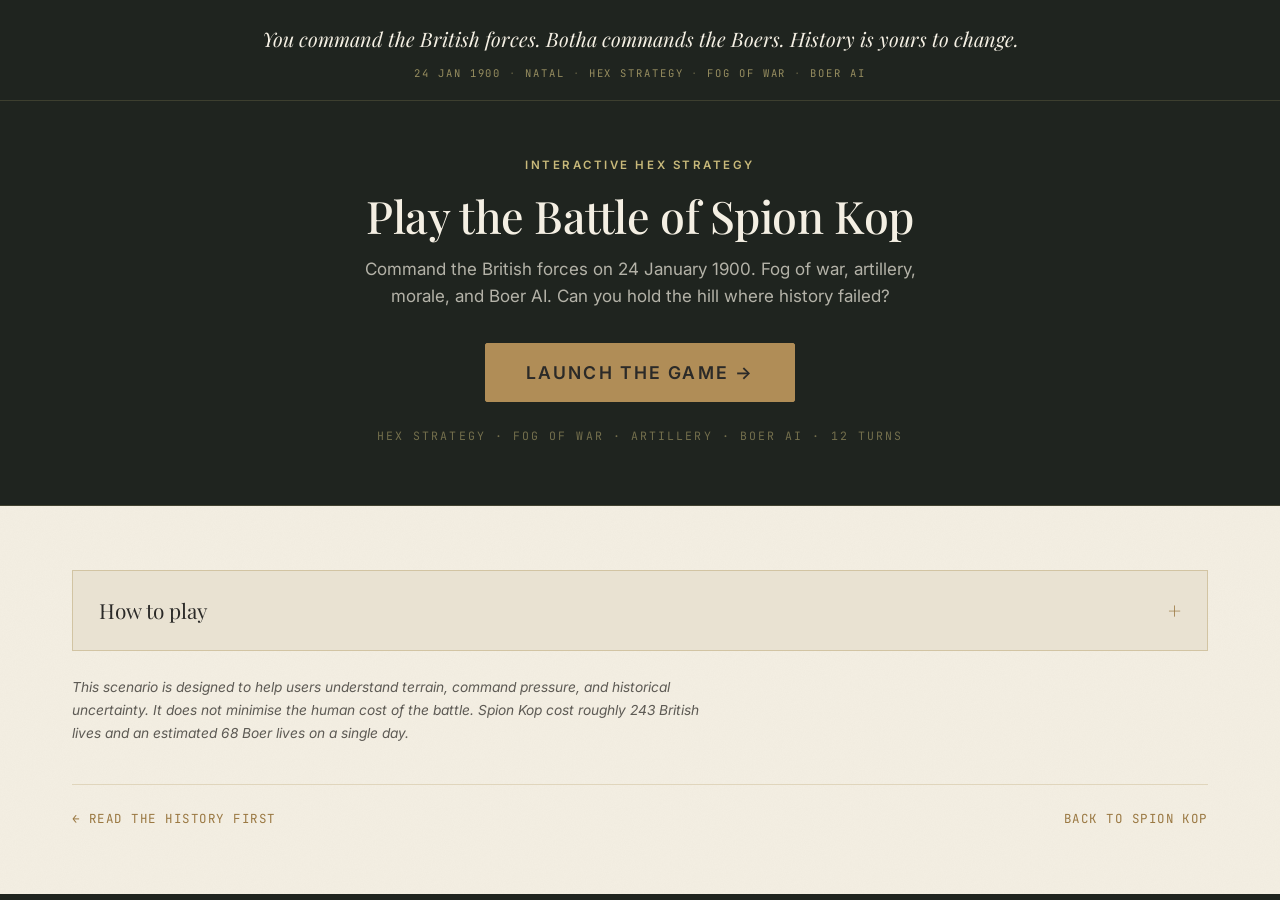
==== commit a865f2a3: "Add files via upload" ====
--- a/spion-kop-play.html
+++ b/spion-kop-play.html
@@ -379,7 +379,18 @@
 </div>
 
 <!-- Game frame -->
-<section class="game-frame">
+<!-- Game launch banner -->
+<section style="background:var(--command);padding:3rem 0;text-align:center;border-bottom:1px solid rgba(200,185,122,0.2);">
+  <div class="container">
+    <p class="eyebrow" style="color:var(--gold-light);">Interactive Hex Strategy</p>
+    <h2 style="color:var(--parchment);font-size:clamp(1.8rem,4vw,2.8rem);margin-bottom:1rem;">Play the Battle of Spion Kop</h2>
+    <p style="color:rgba(244,239,227,0.7);max-width:52ch;margin:0 auto 2rem;line-height:1.6;">Command the British forces on 24 January 1900. Fog of war, artillery, morale, and Boer AI. Can you hold the hill where history failed?</p>
+    <a href="spion-kop.html" class="btn btn-primary btn-lg" style="font-size:1.1rem;padding:0.9rem 2.5rem;">Launch the Game →</a>
+    <p style="margin-top:1.5rem;font-family:var(--mono);font-size:0.72rem;letter-spacing:0.18em;text-transform:uppercase;color:rgba(200,185,122,0.5);">Hex strategy · Fog of war · Artillery · Boer AI · 12 turns</p>
+  </div>
+</section>
+
+<section class="game-frame" style="display:none;">
   <div class="game-layout">
 
     <!-- Left panel -->
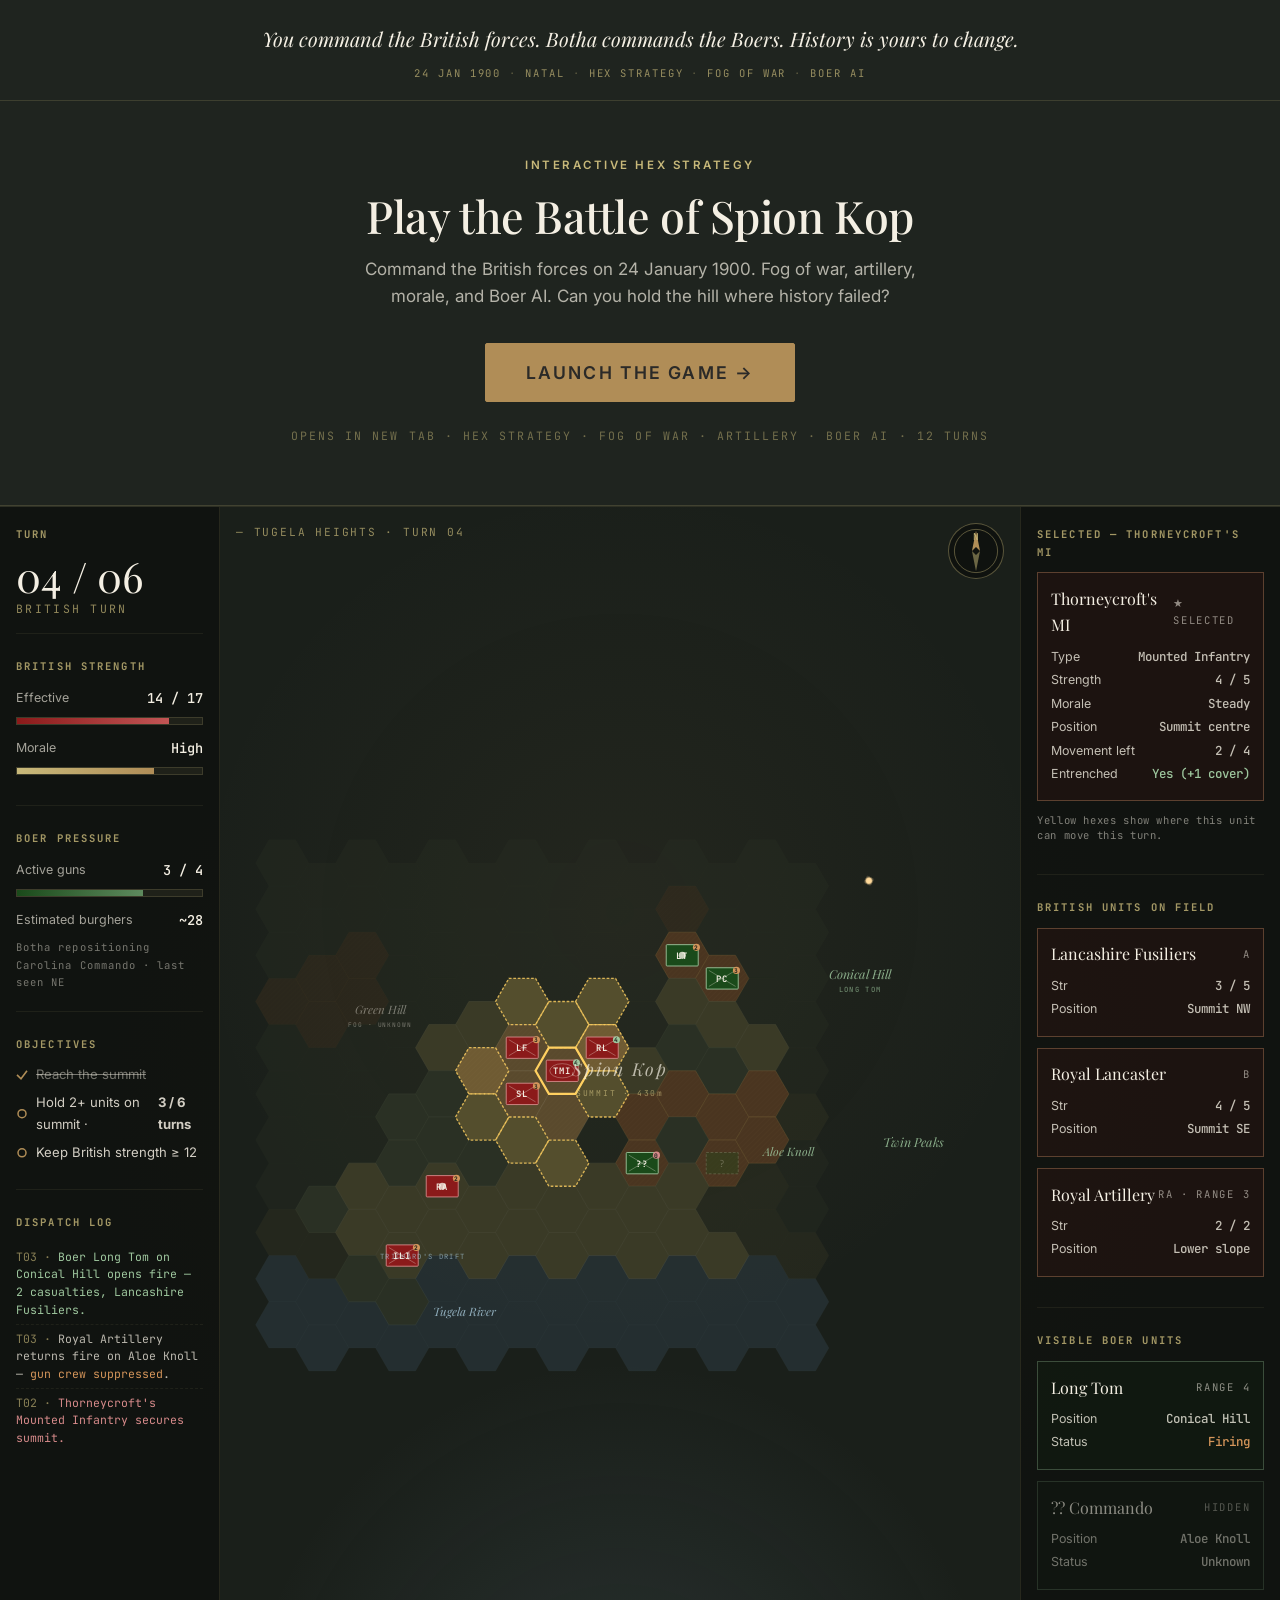
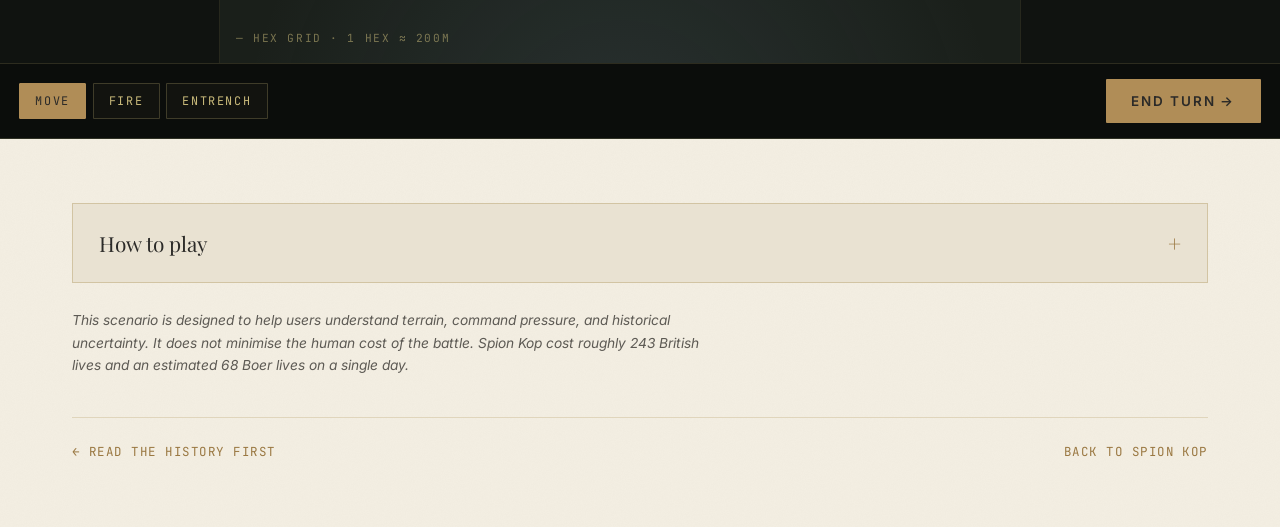
==== commit 0771bbd9: "Add files via upload" ====
--- a/spion-kop-play.html
+++ b/spion-kop-play.html
@@ -385,12 +385,13 @@
     <p class="eyebrow" style="color:var(--gold-light);">Interactive Hex Strategy</p>
     <h2 style="color:var(--parchment);font-size:clamp(1.8rem,4vw,2.8rem);margin-bottom:1rem;">Play the Battle of Spion Kop</h2>
     <p style="color:rgba(244,239,227,0.7);max-width:52ch;margin:0 auto 2rem;line-height:1.6;">Command the British forces on 24 January 1900. Fog of war, artillery, morale, and Boer AI. Can you hold the hill where history failed?</p>
-    <a href="spion-kop.html" class="btn btn-primary btn-lg" style="font-size:1.1rem;padding:0.9rem 2.5rem;">Launch the Game →</a>
-    <p style="margin-top:1.5rem;font-family:var(--mono);font-size:0.72rem;letter-spacing:0.18em;text-transform:uppercase;color:rgba(200,185,122,0.5);">Hex strategy · Fog of war · Artillery · Boer AI · 12 turns</p>
+    <a href="spion-kop.html" target="_blank" class="btn btn-primary btn-lg" style="font-size:1.1rem;padding:0.9rem 2.5rem;">Launch the Game →</a>
+    <p style="margin-top:1.5rem;font-family:var(--mono);font-size:0.72rem;letter-spacing:0.18em;text-transform:uppercase;color:rgba(200,185,122,0.5);">Opens in new tab · Hex strategy · Fog of war · Artillery · Boer AI · 12 turns</p>
   </div>
 </section>
 
-<section class="game-frame" style="display:none;">
+<!-- Game preview mockup -->
+<section class="game-frame">
   <div class="game-layout">
 
     <!-- Left panel -->
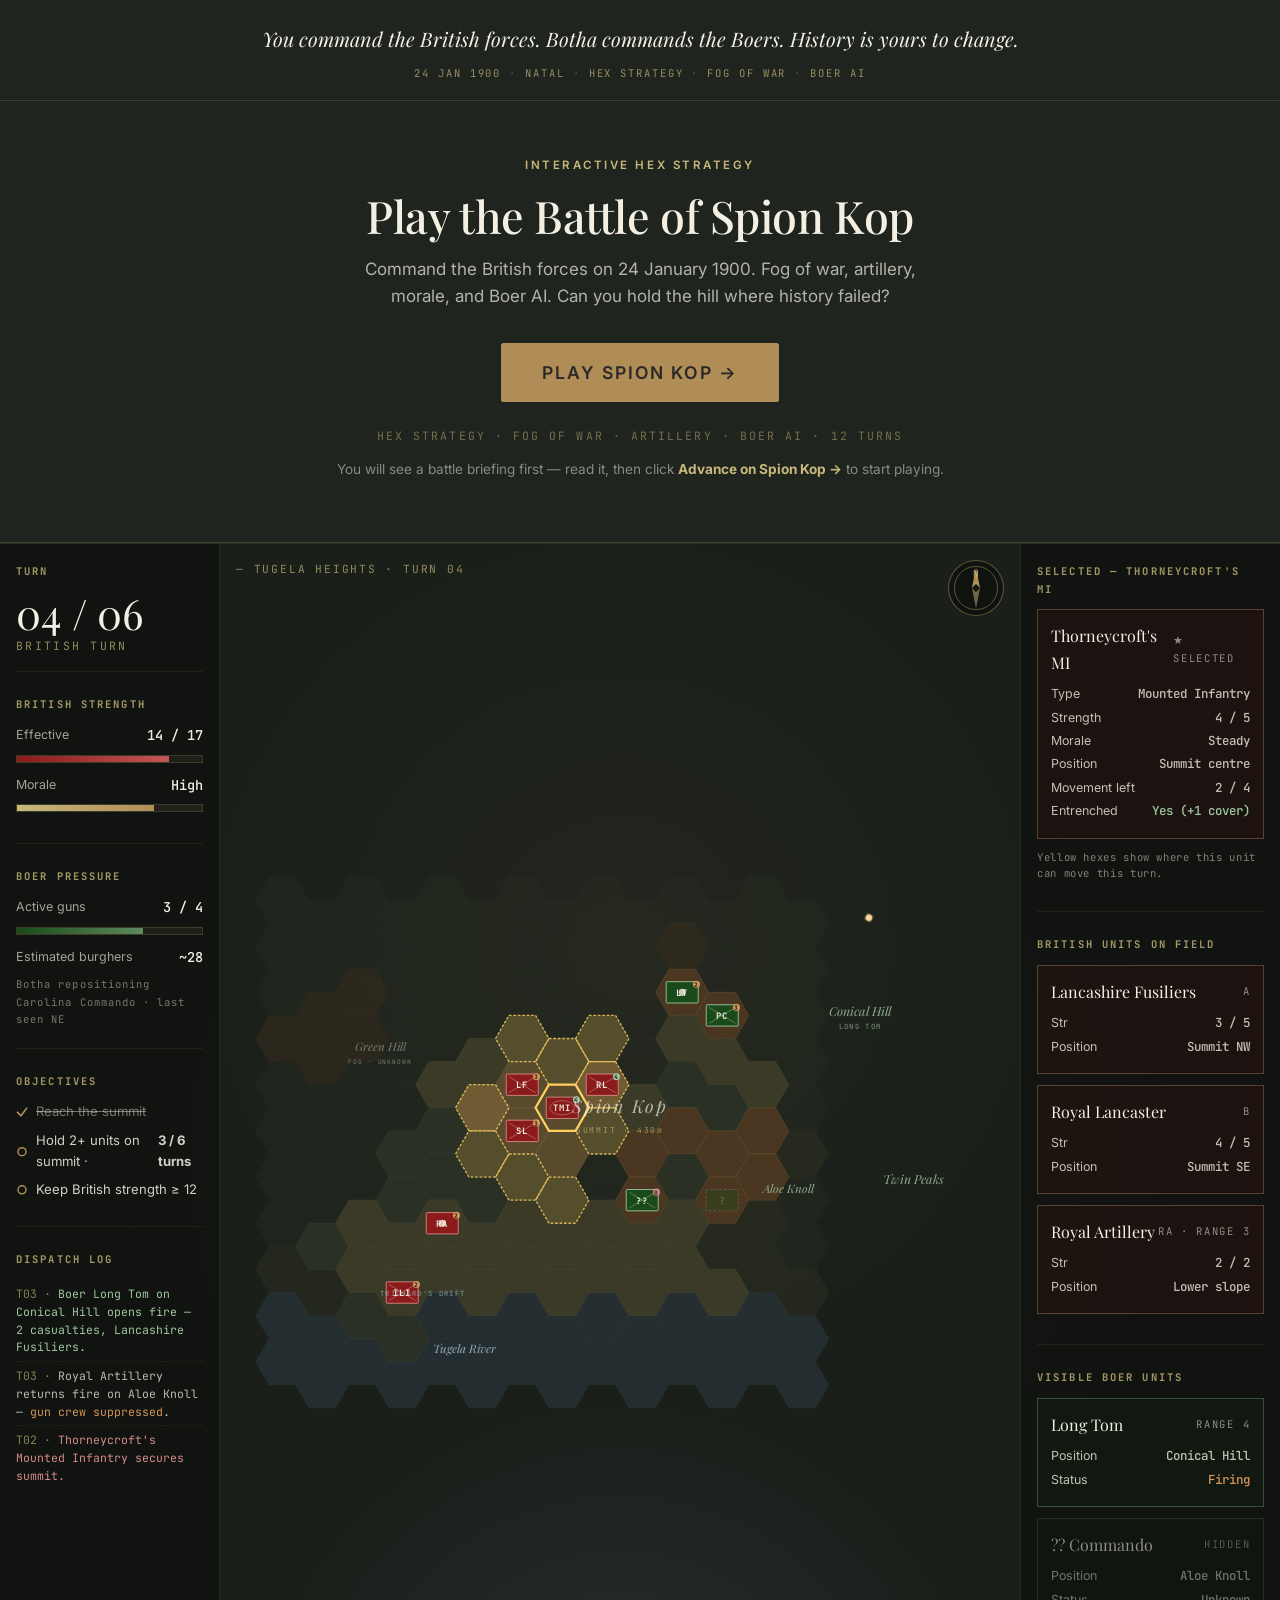
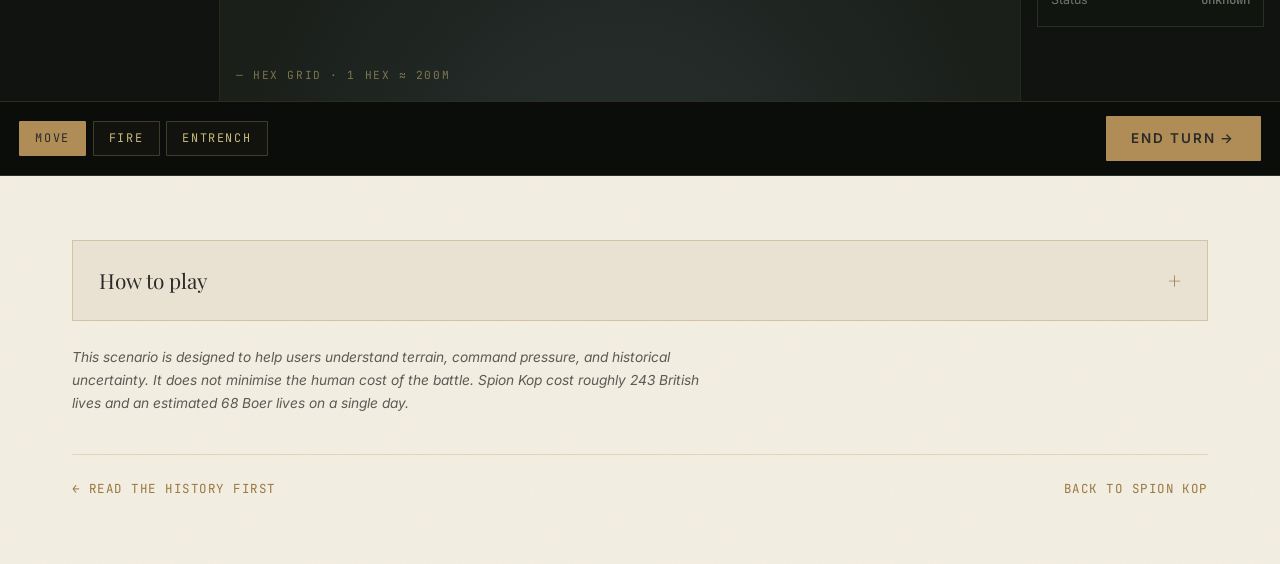
==== commit 5d0707a6: "Add files via upload" ====
--- a/spion-kop-play.html
+++ b/spion-kop-play.html
@@ -385,8 +385,9 @@
     <p class="eyebrow" style="color:var(--gold-light);">Interactive Hex Strategy</p>
     <h2 style="color:var(--parchment);font-size:clamp(1.8rem,4vw,2.8rem);margin-bottom:1rem;">Play the Battle of Spion Kop</h2>
     <p style="color:rgba(244,239,227,0.7);max-width:52ch;margin:0 auto 2rem;line-height:1.6;">Command the British forces on 24 January 1900. Fog of war, artillery, morale, and Boer AI. Can you hold the hill where history failed?</p>
-    <a href="spion-kop.html" target="_blank" class="btn btn-primary btn-lg" style="font-size:1.1rem;padding:0.9rem 2.5rem;">Launch the Game →</a>
-    <p style="margin-top:1.5rem;font-family:var(--mono);font-size:0.72rem;letter-spacing:0.18em;text-transform:uppercase;color:rgba(200,185,122,0.5);">Opens in new tab · Hex strategy · Fog of war · Artillery · Boer AI · 12 turns</p>
+    <a href="spion-kop.html" class="btn btn-primary btn-lg" style="font-size:1.1rem;padding:0.9rem 2.5rem;">Play Spion Kop →</a>
+    <p style="margin-top:1.5rem;font-family:var(--mono);font-size:0.72rem;letter-spacing:0.18em;text-transform:uppercase;color:rgba(200,185,122,0.5);">Hex strategy · Fog of war · Artillery · Boer AI · 12 turns</p>
+    <p style="margin-top:0.8rem;color:rgba(244,239,227,0.5);font-size:0.85rem;">You will see a battle briefing first — read it, then click <strong style="color:var(--gold-light);">Advance on Spion Kop →</strong> to start playing.</p>
   </div>
 </section>
 
--- a/styles.css
+++ b/styles.css
@@ -290,7 +290,7 @@
 .stamp.brit { color: var(--oxblood); border-color: rgba(110,59,54,0.5); }
 .stamp.boer { color: var(--olive); border-color: rgba(94,103,86,0.55); }
 .stamp.brass { color: var(--brass-deep); border-color: var(--brass); }
-.stamp.tilt { transform: rotate(-1.5deg); }
+.stamp.tilt { transform: none; }
 
 .chip-row { display: flex; gap: 0.5rem; flex-wrap: wrap; }
 
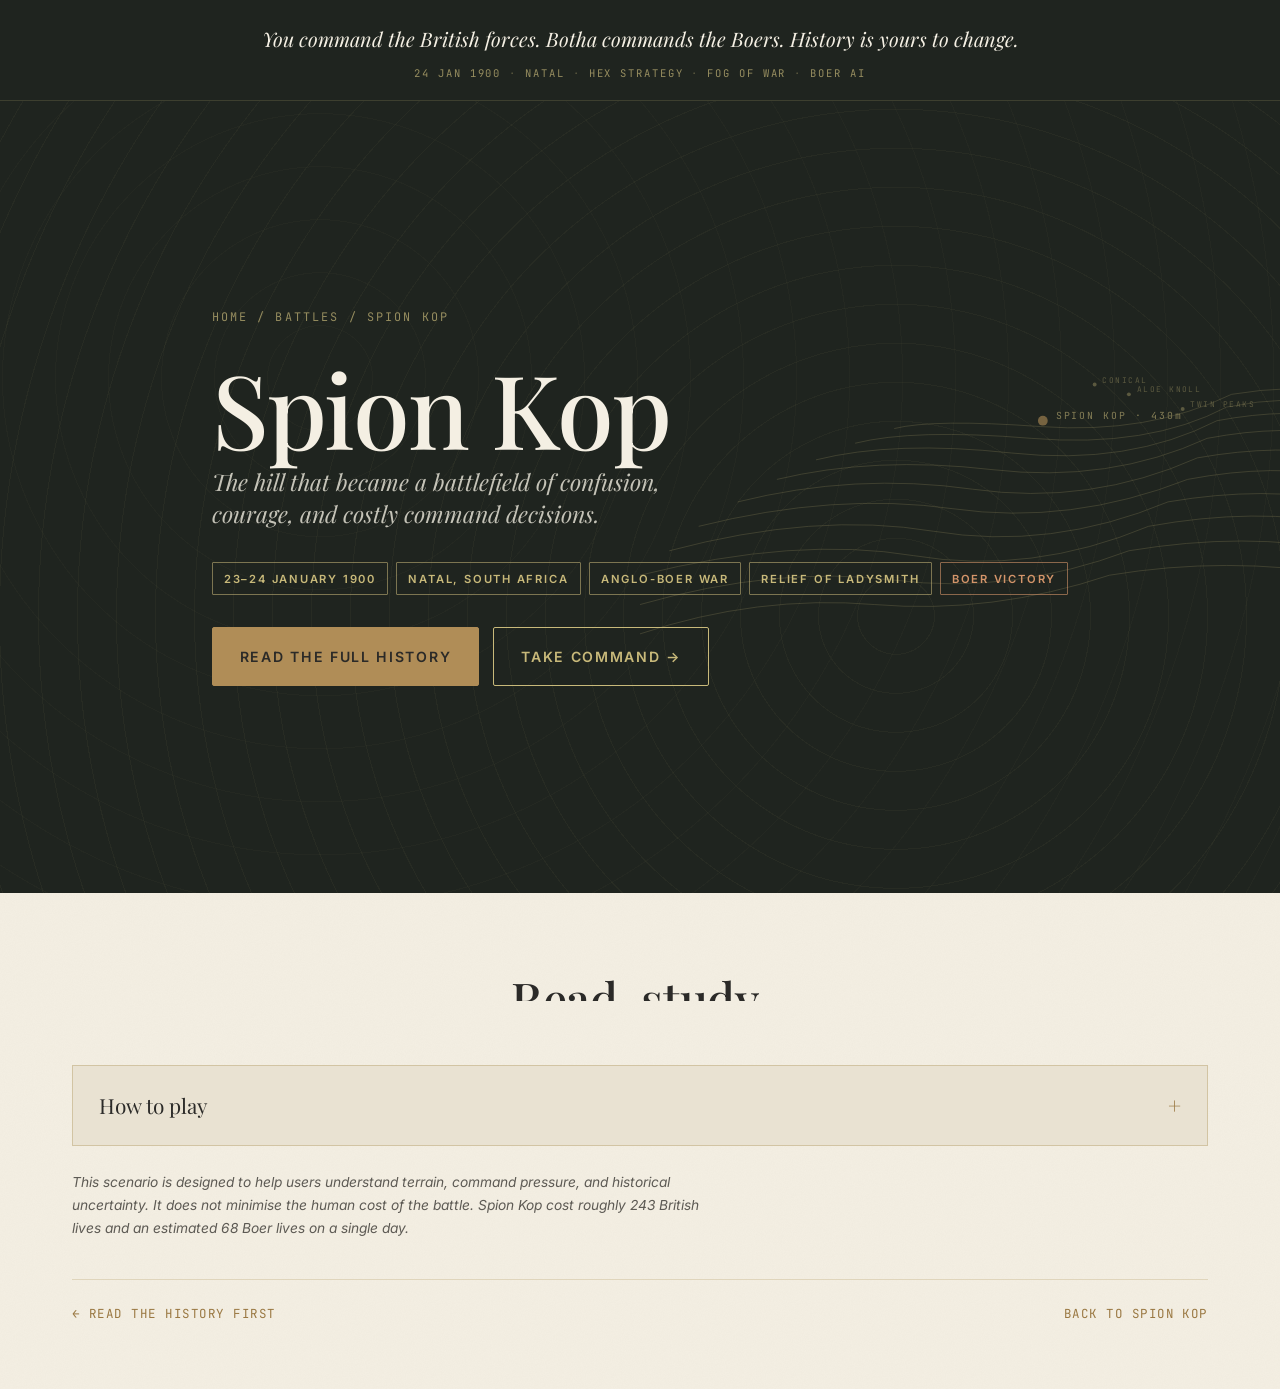
==== commit d287aa6e: "Add files via upload" ====
--- a/spion-kop-play.html
+++ b/spion-kop-play.html
@@ -378,207 +378,15 @@
   </div>
 </div>
 
-<!-- Game frame -->
-<!-- Game launch banner -->
-<section style="background:var(--command);padding:3rem 0;text-align:center;border-bottom:1px solid rgba(200,185,122,0.2);">
-  <div class="container">
-    <p class="eyebrow" style="color:var(--gold-light);">Interactive Hex Strategy</p>
-    <h2 style="color:var(--parchment);font-size:clamp(1.8rem,4vw,2.8rem);margin-bottom:1rem;">Play the Battle of Spion Kop</h2>
-    <p style="color:rgba(244,239,227,0.7);max-width:52ch;margin:0 auto 2rem;line-height:1.6;">Command the British forces on 24 January 1900. Fog of war, artillery, morale, and Boer AI. Can you hold the hill where history failed?</p>
-    <a href="spion-kop.html" class="btn btn-primary btn-lg" style="font-size:1.1rem;padding:0.9rem 2.5rem;">Play Spion Kop →</a>
-    <p style="margin-top:1.5rem;font-family:var(--mono);font-size:0.72rem;letter-spacing:0.18em;text-transform:uppercase;color:rgba(200,185,122,0.5);">Hex strategy · Fog of war · Artillery · Boer AI · 12 turns</p>
-    <p style="margin-top:0.8rem;color:rgba(244,239,227,0.5);font-size:0.85rem;">You will see a battle briefing first — read it, then click <strong style="color:var(--gold-light);">Advance on Spion Kop →</strong> to start playing.</p>
-  </div>
+<!-- Game -->
+<section style="background:var(--command); padding:0;">
+  <iframe 
+    src="spion-kop.html" 
+    title="Battle of Spion Kop — Hex Strategy Game"
+    style="width:100%; height:100vh; border:none; display:block;"
+    allowfullscreen>
+  </iframe>
 </section>
-
-<!-- Game preview mockup -->
-<section class="game-frame">
-  <div class="game-layout">
-
-    <!-- Left panel -->
-    <aside class="panel-left">
-      <div class="panel-section">
-        <h6>Turn</h6>
-        <div class="turn-counter">04 / 06<small>British turn</small></div>
-      </div>
-
-      <div class="panel-section">
-        <h6>British strength</h6>
-        <div class="stat-row"><span class="label">Effective</span><span class="val">14 / 17</span></div>
-        <div class="meter brit"><div class="meter-fill" style="width:82%"></div></div>
-        <div class="stat-row"><span class="label">Morale</span><span class="val">High</span></div>
-        <div class="meter"><div class="meter-fill" style="width:74%"></div></div>
-      </div>
-
-      <div class="panel-section">
-        <h6>Boer pressure</h6>
-        <div class="stat-row"><span class="label">Active guns</span><span class="val">3 / 4</span></div>
-        <div class="meter boer"><div class="meter-fill" style="width:68%"></div></div>
-        <div class="stat-row"><span class="label">Estimated burghers</span><span class="val">~28</span></div>
-        <p style="font-family:var(--mono);font-size:0.66rem;letter-spacing:0.1em;color:rgba(244,239,227,0.45);margin:0.5rem 0 0;">Botha repositioning Carolina Commando · last seen NE</p>
-      </div>
-
-      <div class="panel-section">
-        <h6>Objectives</h6>
-        <div class="objective-line done">
-          <svg class="ico" viewBox="0 0 12 12"><path d="M1 6 L5 10 L11 2" fill="none" stroke="currentColor" stroke-width="1.6"/></svg>
-          Reach the summit
-        </div>
-        <div class="objective-line">
-          <svg class="ico" viewBox="0 0 12 12"><circle cx="6" cy="6" r="4" fill="none" stroke="currentColor" stroke-width="1.5"/></svg>
-          Hold 2+ units on summit · <strong>3 / 6 turns</strong>
-        </div>
-        <div class="objective-line">
-          <svg class="ico" viewBox="0 0 12 12"><circle cx="6" cy="6" r="4" fill="none" stroke="currentColor" stroke-width="1.5"/></svg>
-          Keep British strength ≥ 12
-        </div>
-      </div>
-
-      <div class="panel-section" style="border-bottom:0;">
-        <h6>Dispatch log</h6>
-        <div class="log">
-          <div class="entry"><span class="turn-stamp">T03 ·</span> <span class="boer">Boer Long Tom on Conical Hill opens fire — 2 casualties, Lancashire Fusiliers.</span></div>
-          <div class="entry"><span class="turn-stamp">T03 ·</span> Royal Artillery returns fire on Aloe Knoll — <span class="crit">gun crew suppressed</span>.</div>
-          <div class="entry"><span class="turn-stamp">T02 ·</span> <span class="brit">Thorneycroft's Mounted Infantry secures summit.</span></div>
-          <div class="entry"><span class="turn-stamp">T02 ·</span> <span class="boer">Carolina Commando withdraws from Twin Peaks crest.</span></div>
-          <div class="entry"><span class="turn-stamp">T01 ·</span> <span class="brit">Night climb complete · 1,700 effectives.</span></div>
-          <div class="entry"><span class="turn-stamp">T01 ·</span> <span class="crit">Visibility limited by mist (range 2).</span></div>
-        </div>
-      </div>
-    </aside>
-
-    <!-- Battlefield -->
-    <div class="battlefield">
-      <div class="battlefield-overlay top-left">— Tugela Heights · Turn 04</div>
-      <div class="battlefield-overlay top-right">
-        <div class="compass">
-          <svg viewBox="0 0 40 40" width="34" height="34">
-            <circle cx="20" cy="20" r="16" fill="none" stroke="#c8b97a" stroke-width="0.6" opacity="0.5"/>
-            <polygon points="20,5 23,20 20,17 17,20" fill="#b08d57"/>
-            <polygon points="20,35 17,20 20,23 23,20" fill="#c8b97a" opacity="0.5"/>
-            <text x="20" y="12" text-anchor="middle" font-family="JetBrains Mono, monospace" font-size="7" fill="#c8b97a">N</text>
-          </svg>
-        </div>
-      </div>
-      <div class="battlefield-overlay bottom-left">— Hex grid · 1 hex ≈ 200m</div>
-
-      <svg id="hex-svg" viewBox="0 0 900 600" preserveAspectRatio="xMidYMid meet" aria-label="Battlefield hex grid">
-        <defs>
-          <!-- Fog gradient -->
-          <radialGradient id="fogGrad" cx="50%" cy="50%" r="50%">
-            <stop offset="0%" stop-color="rgba(0,0,0,0)"/>
-            <stop offset="100%" stop-color="rgba(0,0,0,0.7)"/>
-          </radialGradient>
-          <pattern id="hexHatch" patternUnits="userSpaceOnUse" width="4" height="4" patternTransform="rotate(45)">
-            <line x1="0" y1="0" x2="0" y2="4" stroke="#c8b97a" stroke-width="0.3" opacity="0.25"/>
-          </pattern>
-          <filter id="glow">
-            <feGaussianBlur stdDeviation="2" result="blur"/>
-            <feMerge><feMergeNode in="blur"/><feMergeNode in="SourceGraphic"/></feMerge>
-          </filter>
-        </defs>
-
-        <!-- Hex grid will be injected here -->
-        <g id="hex-layer"></g>
-        <g id="effects-layer"></g>
-        <g id="units-layer"></g>
-
-        <!-- Region labels (drawn after hexes) -->
-        <g id="labels-layer">
-          <text x="450" y="290" text-anchor="middle" font-family="Playfair Display" font-size="20" fill="#f4efe3" opacity="0.7" font-style="italic" letter-spacing="2">Spion Kop</text>
-          <text x="450" y="312" text-anchor="middle" font-family="JetBrains Mono, monospace" font-size="9" fill="#c8b97a" letter-spacing="2" opacity="0.7">SUMMIT · 430m</text>
-
-          <text x="720" y="180" text-anchor="middle" font-family="Playfair Display" font-size="14" fill="#9ec79e" opacity="0.85" font-style="italic">Conical Hill</text>
-          <text x="720" y="195" text-anchor="middle" font-family="JetBrains Mono, monospace" font-size="8" fill="#9ec79e" letter-spacing="1.5" opacity="0.7">LONG TOM</text>
-
-          <text x="780" y="370" text-anchor="middle" font-family="Playfair Display" font-size="14" fill="#9ec79e" opacity="0.85" font-style="italic">Twin Peaks</text>
-
-          <text x="640" y="380" text-anchor="middle" font-family="Playfair Display" font-size="13" fill="#9ec79e" opacity="0.85" font-style="italic">Aloe Knoll</text>
-
-          <text x="180" y="220" text-anchor="middle" font-family="Playfair Display" font-size="13" fill="rgba(244,239,227,0.5)" opacity="0.85" font-style="italic">Green Hill</text>
-          <text x="180" y="234" text-anchor="middle" font-family="JetBrains Mono, monospace" font-size="7" fill="rgba(244,239,227,0.4)" letter-spacing="1">FOG · UNKNOWN</text>
-
-          <text x="240" y="560" font-family="Playfair Display" font-size="13" fill="#a3c4d4" opacity="0.85" font-style="italic">Tugela River</text>
-          <text x="180" y="495" font-family="JetBrains Mono, monospace" font-size="8" fill="#a3c4d4" letter-spacing="1.5" opacity="0.7">TRICHARD'S DRIFT</text>
-        </g>
-
-        <!-- Shell trajectory (animated) -->
-        <g id="effects">
-          <!-- Muzzle flash on Conical -->
-          <circle cx="730" cy="170" r="8" fill="#ffd99a" opacity="0" class="muzzle-flash"/>
-          <circle cx="730" cy="170" r="14" fill="#ff7a3d" opacity="0" class="muzzle-flash"/>
-          <!-- Shell -->
-          <circle r="3" fill="#ffd99a" class="shell" filter="url(#glow)"/>
-          <circle r="3" fill="#ffd99a" class="shell delay" filter="url(#glow)"/>
-        </g>
-      </svg>
-    </div>
-
-    <!-- Right panel -->
-    <aside class="panel-right">
-      <div class="panel-section">
-        <h6>Selected — Thorneycroft's MI</h6>
-        <div class="unit-card">
-          <div class="ut">
-            <span class="name">Thorneycroft's MI</span>
-            <span class="tag">★ Selected</span>
-          </div>
-          <div class="row"><span>Type</span><span class="v">Mounted Infantry</span></div>
-          <div class="row"><span>Strength</span><span class="v">4 / 5</span></div>
-          <div class="row"><span>Morale</span><span class="v">Steady</span></div>
-          <div class="row"><span>Position</span><span class="v">Summit centre</span></div>
-          <div class="row"><span>Movement left</span><span class="v">2 / 4</span></div>
-          <div class="row"><span>Entrenched</span><span class="v" style="color:#9ec79e;">Yes (+1 cover)</span></div>
-        </div>
-        <p style="font-family:var(--mono);font-size:0.66rem;color:rgba(244,239,227,0.5);line-height:1.5;letter-spacing:0.06em;">Yellow hexes show where this unit can move this turn.</p>
-      </div>
-
-      <div class="panel-section">
-        <h6>British units on field</h6>
-        <div class="unit-card">
-          <div class="ut"><span class="name">Lancashire Fusiliers</span><span class="tag">A</span></div>
-          <div class="row"><span>Str</span><span class="v">3 / 5</span></div>
-          <div class="row"><span>Position</span><span class="v">Summit NW</span></div>
-        </div>
-        <div class="unit-card">
-          <div class="ut"><span class="name">Royal Lancaster</span><span class="tag">B</span></div>
-          <div class="row"><span>Str</span><span class="v">4 / 5</span></div>
-          <div class="row"><span>Position</span><span class="v">Summit SE</span></div>
-        </div>
-        <div class="unit-card">
-          <div class="ut"><span class="name">Royal Artillery</span><span class="tag">RA · Range 3</span></div>
-          <div class="row"><span>Str</span><span class="v">2 / 2</span></div>
-          <div class="row"><span>Position</span><span class="v">Lower slope</span></div>
-        </div>
-      </div>
-
-      <div class="panel-section" style="border-bottom:0;">
-        <h6>Visible Boer units</h6>
-        <div class="unit-card boer">
-          <div class="ut"><span class="name">Long Tom</span><span class="tag">Range 4</span></div>
-          <div class="row"><span>Position</span><span class="v">Conical Hill</span></div>
-          <div class="row"><span>Status</span><span class="v" style="color:#d4955a;">Firing</span></div>
-        </div>
-        <div class="unit-card boer" style="opacity:0.55;">
-          <div class="ut"><span class="name">?? Commando</span><span class="tag">Hidden</span></div>
-          <div class="row"><span>Position</span><span class="v">Aloe Knoll</span></div>
-          <div class="row"><span>Status</span><span class="v">Unknown</span></div>
-        </div>
-      </div>
-    </aside>
-  </div>
-
-  <!-- Command bar -->
-  <div class="command-bar">
-    <div class="mode-tabs">
-      <button class="mode-tab active">Move</button>
-      <button class="mode-tab">Fire</button>
-      <button class="mode-tab">Entrench</button>
-    </div>
-    <button class="end-turn-btn">End Turn →</button>
-  </div>
-</section>
-
 <!-- Below game -->
 <div class="below-game">
   <div class="container">
